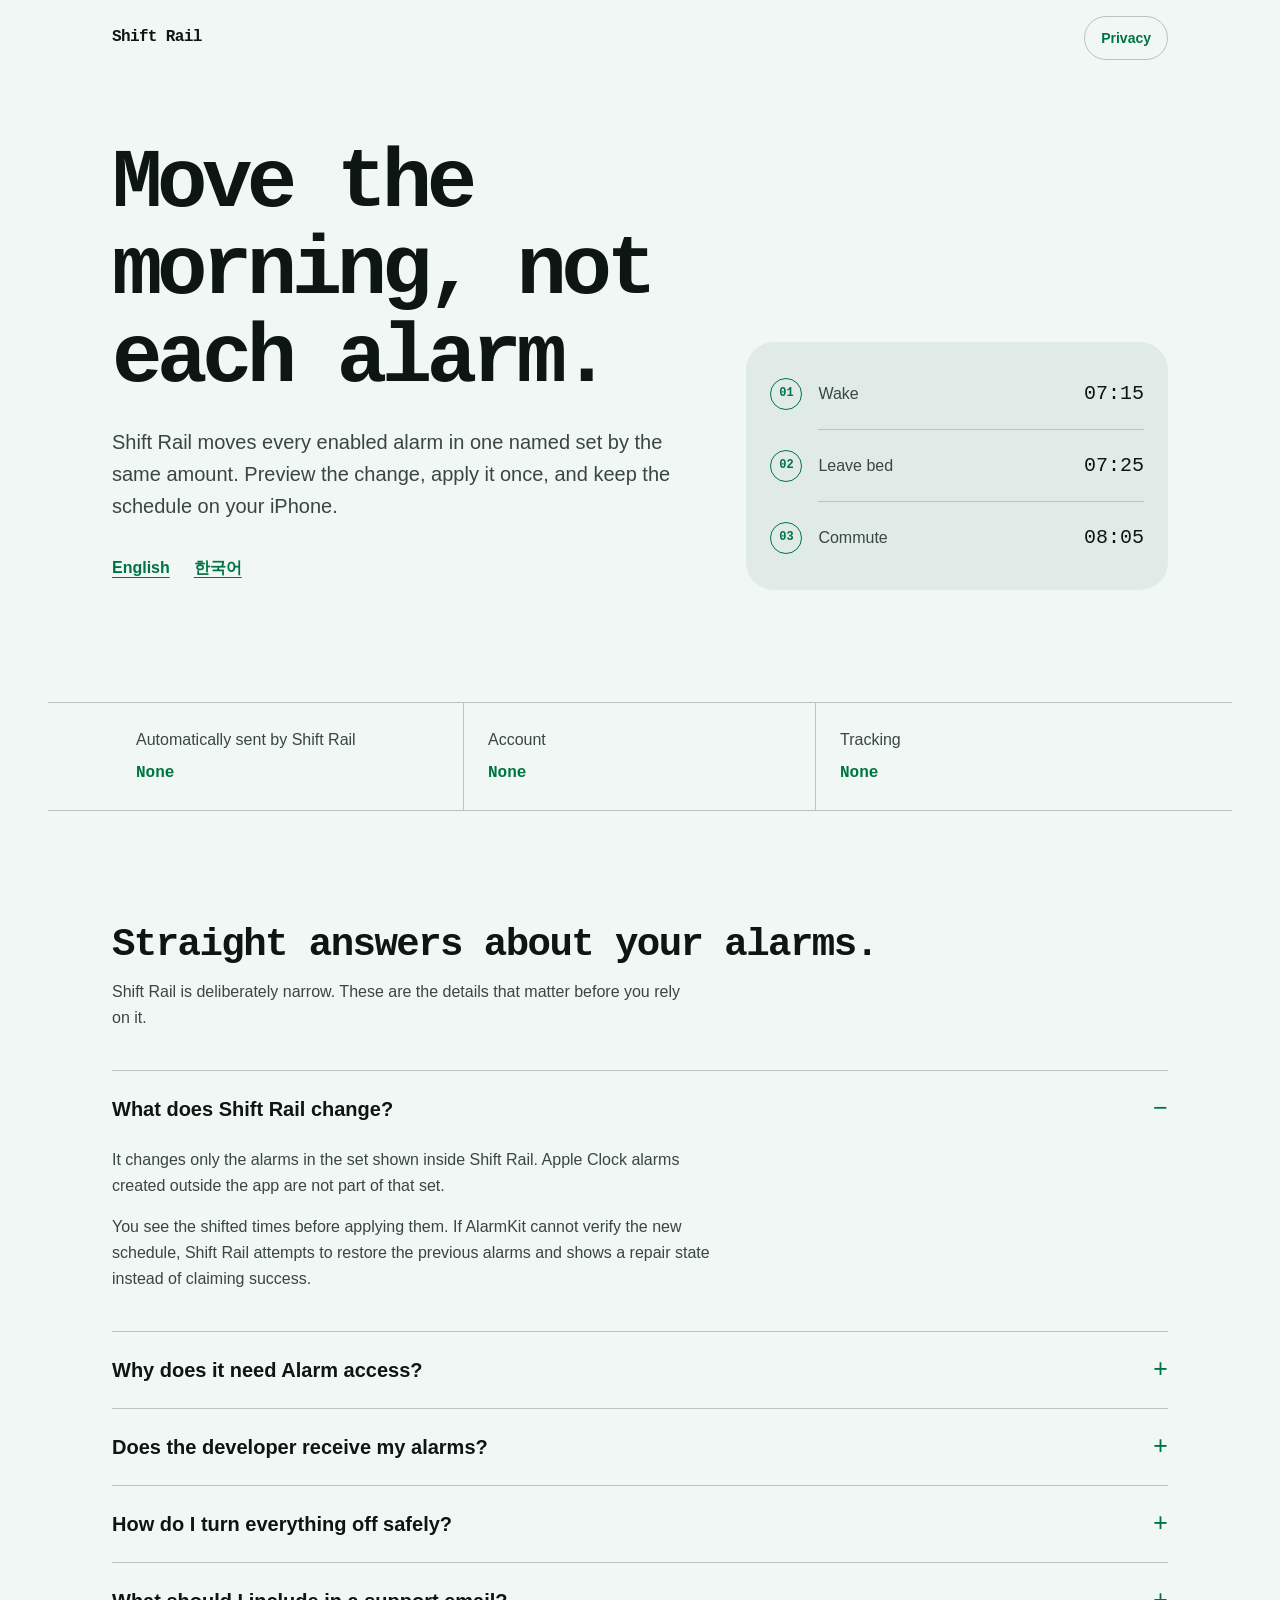
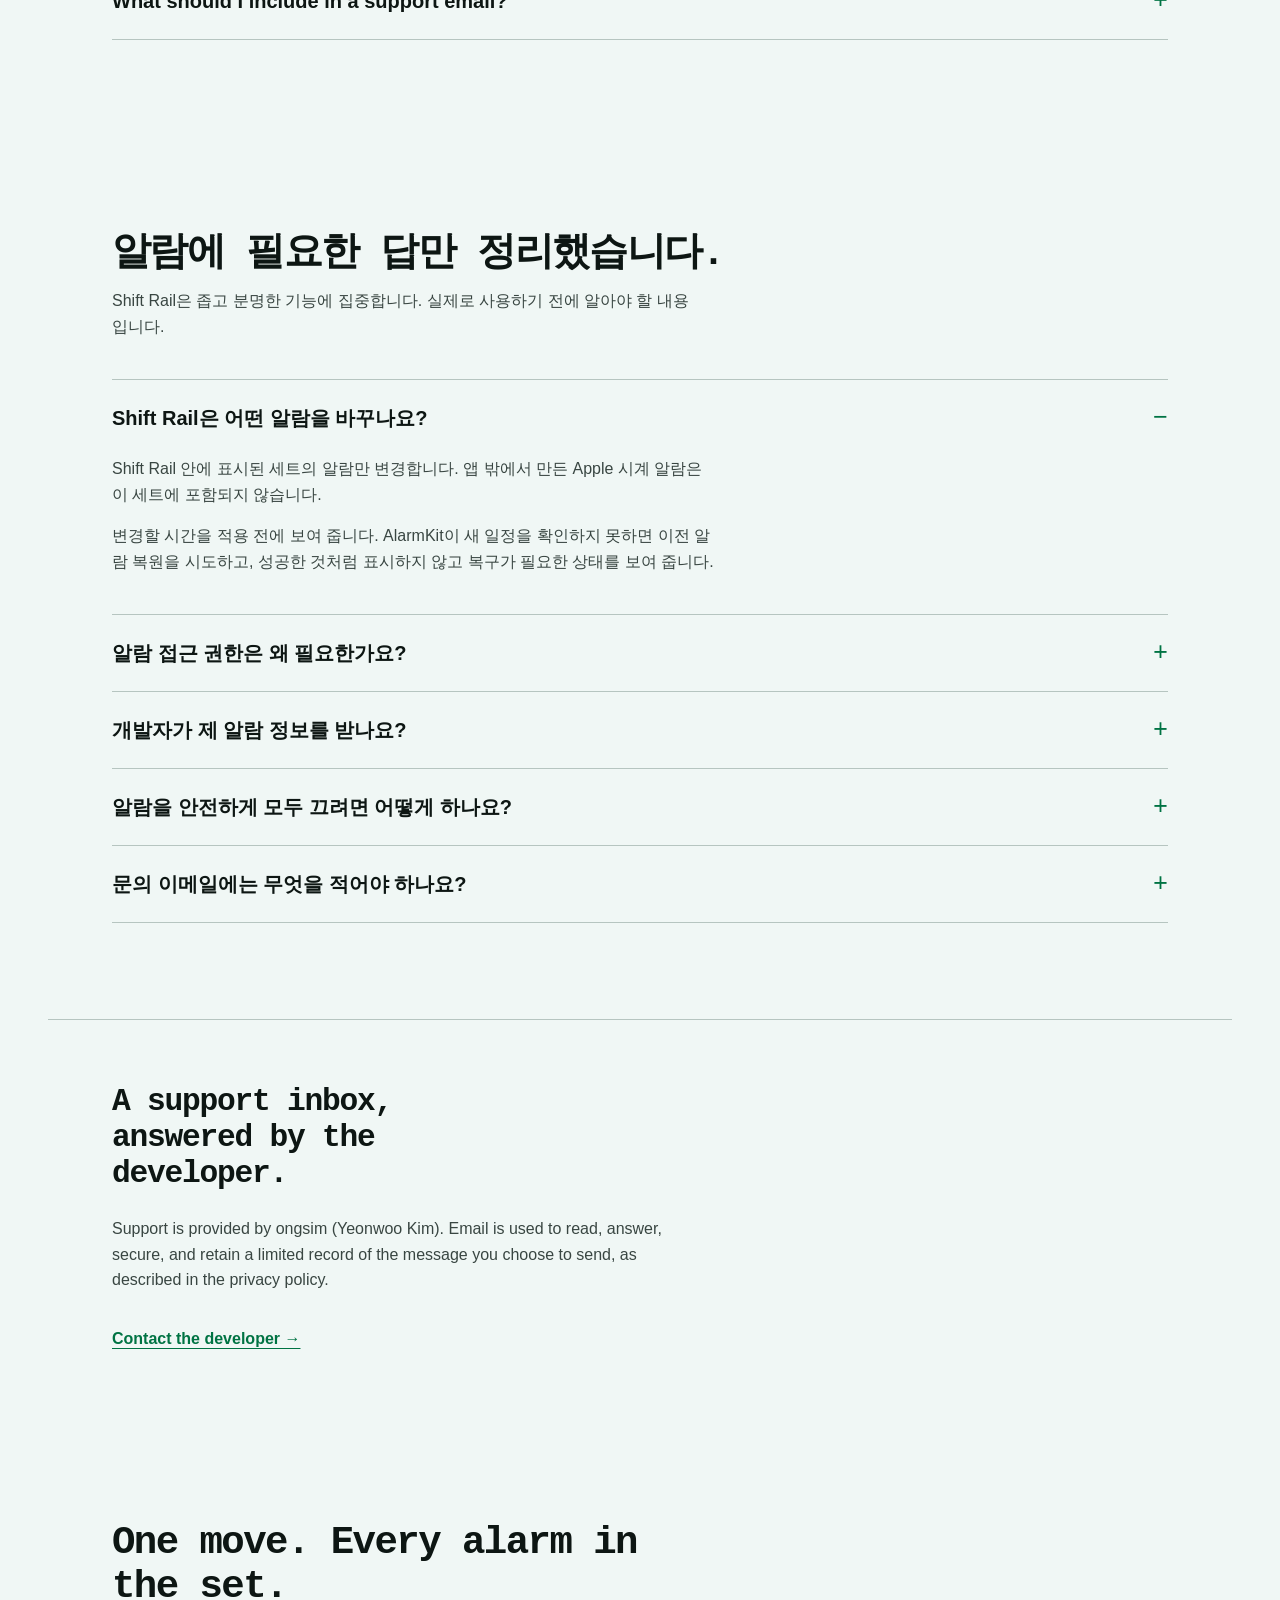
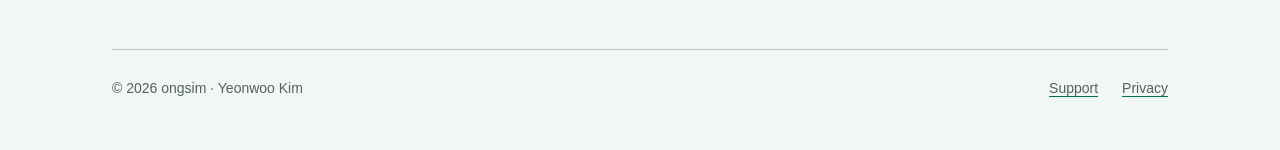
==== index.html @ f1e3975c "feat(support): Shift Rail 지원 사이트 공개 준비" ====
<!doctype html>
<html lang="en">
  <head>
    <meta charset="utf-8">
    <meta name="viewport" content="width=device-width, initial-scale=1, viewport-fit=cover">
    <meta name="description" content="Official support for Shift Rail, the private iPhone utility that moves an alarm set together.">
    <meta name="robots" content="index,follow">
    <meta name="color-scheme" content="light dark">
    <meta property="og:type" content="website">
    <meta property="og:title" content="Shift Rail Support">
    <meta property="og:description" content="Move every alarm in a set together. No account, tracking, analytics, or developer server.">
    <meta property="og:url" content="https://ppupy1209.github.io/shift-rail-support/">
    <link rel="canonical" href="https://ppupy1209.github.io/shift-rail-support/">
    <link rel="icon" href="./favicon.png" type="image/png">
    <link rel="apple-touch-icon" href="./favicon.png">
    <link rel="stylesheet" href="./styles.css">
    <title>Shift Rail Support</title>
  </head>
  <body>
    <a class="skip-link" href="#content">Skip to support</a>

    <header class="nav-edge shell" aria-label="Primary navigation">
      <a class="wordmark" href="./index.html" aria-label="Shift Rail support home">Shift Rail</a>
      <a class="nav-action" href="./privacy.html">Privacy</a>
    </header>

    <main id="content">
      <section class="hero shell" aria-labelledby="hero-title">
        <div class="hero-copy">
          <h1 id="hero-title">Move the morning, not each alarm.</h1>
          <p class="hero-lede">Shift Rail moves every enabled alarm in one named set by the same amount. Preview the change, apply it once, and keep the schedule on your iPhone.</p>
          <nav class="language-links" aria-label="Page language">
            <a class="language-link" href="#english">English</a>
            <a class="language-link" lang="ko" href="#korean">한국어</a>
          </nav>
        </div>

        <ol class="rail-demo" aria-label="Example alarm set moved fifteen minutes later">
          <li>
            <span class="rail-marker" aria-hidden="true">01</span>
            <span class="rail-name">Wake</span>
            <time class="rail-time">07:15</time>
          </li>
          <li>
            <span class="rail-marker" aria-hidden="true">02</span>
            <span class="rail-name">Leave bed</span>
            <time class="rail-time">07:25</time>
          </li>
          <li>
            <span class="rail-marker" aria-hidden="true">03</span>
            <span class="rail-name">Commute</span>
            <time class="rail-time">08:05</time>
          </li>
        </ol>
      </section>

      <dl class="trust-strip shell" aria-label="Shift Rail privacy summary">
        <div>
          <dt>Automatically sent by Shift Rail</dt>
          <dd>None</dd>
        </div>
        <div>
          <dt>Account</dt>
          <dd>None</dd>
        </div>
        <div>
          <dt>Tracking</dt>
          <dd>None</dd>
        </div>
      </dl>

      <section class="support-section shell" id="english" aria-labelledby="english-title">
        <header class="section-intro">
          <h2 id="english-title">Straight answers about your alarms.</h2>
          <p>Shift Rail is deliberately narrow. These are the details that matter before you rely on it.</p>
        </header>

        <div class="faq">
          <details open>
            <summary><h3>What does Shift Rail change?</h3></summary>
            <div class="answer">
              <p>It changes only the alarms in the set shown inside Shift Rail. Apple Clock alarms created outside the app are not part of that set.</p>
              <p>You see the shifted times before applying them. If AlarmKit cannot verify the new schedule, Shift Rail attempts to restore the previous alarms and shows a repair state instead of claiming success.</p>
            </div>
          </details>
          <details>
            <summary><h3>Why does it need Alarm access?</h3></summary>
            <div class="answer">
              <p>Alarm access lets Shift Rail schedule, verify, move, and turn off the alarms in its set. The app asks only when you first try to schedule the set.</p>
              <p>If access is off, open Shift Rail → About Shift Rail → Open Settings, allow Alarm access, then return to the app.</p>
            </div>
          </details>
          <details>
            <summary><h3>Does the developer receive my alarms?</h3></summary>
            <div class="answer">
              <p>No. The set name, alarm titles, times, repeat days, enabled state, identifiers, and recovery journal stay in the app’s local container. Shift Rail has no developer account, analytics SDK, ad network, or developer-operated server.</p>
              <a class="text-link" href="./privacy.html">Read the full privacy policy →</a>
            </div>
          </details>
          <details>
            <summary><h3>How do I turn everything off safely?</h3></summary>
            <div class="answer">
              <p>Use “Turn off Shift Rail alarms” inside the app. Shift Rail asks iOS to remove its alarms and verifies the result before showing the set as off. Your saved times remain available for later editing.</p>
              <p>Before deleting the app, turn off the set first so Shift Rail can verify that its scheduled alarms were removed.</p>
            </div>
          </details>
          <details>
            <summary><h3>What should I include in a support email?</h3></summary>
            <div class="answer">
              <p>Describe the action you took, the message shown in Shift Rail, and your iOS version. Do not send private alarm names or other personal information unless it is necessary for your question.</p>
              <a class="text-link" href="mailto:ppupy1200@gmail.com?subject=Shift%20Rail%20Support">Email support →</a>
            </div>
          </details>
        </div>
      </section>

      <section class="support-section shell" id="korean" lang="ko" aria-labelledby="korean-title">
        <header class="section-intro">
          <h2 id="korean-title">알람에 필요한 답만 정리했습니다.</h2>
          <p>Shift Rail은 좁고 분명한 기능에 집중합니다. 실제로 사용하기 전에 알아야 할 내용입니다.</p>
        </header>

        <div class="faq">
          <details open>
            <summary><h3>Shift Rail은 어떤 알람을 바꾸나요?</h3></summary>
            <div class="answer">
              <p>Shift Rail 안에 표시된 세트의 알람만 변경합니다. 앱 밖에서 만든 Apple 시계 알람은 이 세트에 포함되지 않습니다.</p>
              <p>변경할 시간을 적용 전에 보여 줍니다. AlarmKit이 새 일정을 확인하지 못하면 이전 알람 복원을 시도하고, 성공한 것처럼 표시하지 않고 복구가 필요한 상태를 보여 줍니다.</p>
            </div>
          </details>
          <details>
            <summary><h3>알람 접근 권한은 왜 필요한가요?</h3></summary>
            <div class="answer">
              <p>알람 접근 권한은 세트의 알람을 예약하고 확인하고 이동하거나 모두 끄는 데 사용합니다. 앱은 세트를 처음 예약할 때만 권한을 요청합니다.</p>
              <p>권한이 꺼져 있다면 Shift Rail → Shift Rail 정보 → 설정 열기에서 알람 접근을 허용한 뒤 앱으로 돌아오세요.</p>
            </div>
          </details>
          <details>
            <summary><h3>개발자가 제 알람 정보를 받나요?</h3></summary>
            <div class="answer">
              <p>받지 않습니다. 세트 이름, 알람 이름, 시간, 반복 요일, 사용 여부, 내부 식별자, 복구 기록은 앱의 로컬 저장소에만 남습니다. 개발자 계정, 분석 SDK, 광고 네트워크, 개발자 운영 서버가 없습니다.</p>
              <a class="text-link" href="./privacy.html#korean">개인정보 처리방침 전체 보기 →</a>
            </div>
          </details>
          <details>
            <summary><h3>알람을 안전하게 모두 끄려면 어떻게 하나요?</h3></summary>
            <div class="answer">
              <p>앱 안에서 ‘Shift Rail 알람 모두 끄기’를 사용하세요. Shift Rail은 iOS에 알람 제거를 요청하고 결과를 확인한 뒤 세트를 꺼진 상태로 표시합니다. 저장한 시간은 나중에 다시 편집할 수 있도록 앱에 남습니다.</p>
              <p>앱을 삭제하기 전에는 먼저 세트를 모두 꺼서 예약된 알람이 제거됐는지 Shift Rail이 확인할 수 있게 해주세요.</p>
            </div>
          </details>
          <details>
            <summary><h3>문의 이메일에는 무엇을 적어야 하나요?</h3></summary>
            <div class="answer">
              <p>수행한 동작, Shift Rail에 표시된 문구, 사용 중인 iOS 버전을 적어 주세요. 문의에 꼭 필요하지 않다면 개인적인 알람 이름이나 다른 개인정보는 보내지 마세요.</p>
              <a class="text-link" href="mailto:ppupy1200@gmail.com?subject=Shift%20Rail%20%EC%A7%80%EC%9B%90%20%EB%AC%B8%EC%9D%98">이메일 문의 →</a>
            </div>
          </details>
        </div>
      </section>

      <section class="contact-band shell" aria-labelledby="contact-title">
        <h2 id="contact-title">A support inbox, answered by the developer.</h2>
          <p>Support is provided by ongsim (Yeonwoo Kim). Email is used to read, answer, secure, and retain a limited record of the message you choose to send, as described in the privacy policy.</p>
        <a class="text-link" href="mailto:ppupy1200@gmail.com?subject=Shift%20Rail%20Support">Contact the developer →</a>
      </section>
    </main>

    <footer class="foot-stmt shell">
      <p class="foot-stmt-line">One move. Every alarm in the set.</p>
      <div class="foot-stmt-meta">
        <span>© 2026 ongsim · Yeonwoo Kim</span>
        <nav class="footer-links" aria-label="Footer navigation">
          <a class="footer-link" href="./index.html">Support</a>
          <a class="footer-link" href="./privacy.html">Privacy</a>
        </nav>
      </div>
    </footer>
  </body>
</html>
---- styles.css ----
/* Hallmark · genre: atmospheric · macrostructure: Conversational FAQ · theme: custom Liquid Utility · nav: N9 · footer: Ft5 · pre-emit critique: P5 H5 E5 S5 R5 V5 · contrast: pass (40–41) · slop: pass (42–45) · honest: pass (46) · chrome: pass (47) · tokens: pass (48) · responsive: pass (49) · icons: pass (30) · mobile: pass (34, 49, 50–57) */
@import url("./tokens.css");

*,
*::before,
*::after {
  box-sizing: border-box;
}

html,
body {
  overflow-x: clip;
}

html {
  scroll-behavior: smooth;
}

body {
  margin: 0;
  min-width: 20rem;
  background: var(--color-paper);
  color: var(--color-ink);
  font-family: var(--font-body);
  font-size: var(--text-base);
  line-height: 1.6;
  text-rendering: optimizeLegibility;
}

a {
  color: inherit;
  text-decoration-color: var(--color-accent);
  text-decoration-thickness: var(--rule-hair);
  text-underline-offset: 0.24em;
}

a:hover {
  color: var(--color-accent);
}

a:active,
summary:active {
  color: var(--color-accent);
}

a:focus-visible,
summary:focus-visible {
  outline: 3px solid var(--color-focus);
  outline-offset: 4px;
}

img,
svg {
  display: block;
  max-width: 100%;
}

h1,
h2,
h3,
p {
  margin: 0;
}

h1,
h2,
h3 {
  font-style: normal;
  overflow-wrap: anywhere;
  min-width: 0;
}

.shell {
  width: min(100%, var(--page-max));
  margin-inline: auto;
  padding-inline: var(--page-gutter);
}

.skip-link {
  position: fixed;
  inset-block-start: var(--space-sm);
  inset-inline-start: var(--space-sm);
  z-index: 20;
  padding: var(--space-sm) var(--space-md);
  border-radius: var(--radius-sm);
  background: var(--color-accent);
  color: var(--color-accent-ink);
  transform: translateY(-180%);
}

.skip-link:focus {
  transform: translateY(0);
}

.nav-edge {
  display: flex;
  align-items: center;
  justify-content: space-between;
  gap: var(--space-md);
  min-height: 4.75rem;
  padding-block: var(--space-sm);
}

.wordmark {
  font-family: var(--font-display);
  font-weight: 700;
  letter-spacing: -0.04em;
  text-decoration: none;
  white-space: nowrap;
}

.nav-action,
.language-link,
.text-link,
.footer-link {
  line-height: 1;
  white-space: nowrap;
}

.wordmark,
.footer-link {
  display: inline-flex;
  align-items: center;
  min-height: 44px;
}

.nav-action {
  display: inline-flex;
  align-items: center;
  min-height: 44px;
  padding-inline: var(--space-md);
  border: var(--rule-hair) solid var(--color-rule);
  border-radius: 999px;
  color: var(--color-accent);
  font-size: var(--text-sm);
  font-weight: 700;
  text-decoration: none;
}

.hero {
  display: grid;
  gap: var(--space-2xl);
  padding-block: var(--space-2xl) var(--space-3xl);
}

.hero-copy {
  display: grid;
  gap: var(--space-lg);
  max-width: 54rem;
}

.hero h1 {
  max-width: 13ch;
  font-family: var(--font-display);
  font-size: var(--text-display);
  font-weight: 600;
  letter-spacing: -0.065em;
  line-height: 1.04;
}

.hero-lede {
  max-width: 59ch;
  color: var(--color-ink-soft);
  font-size: var(--text-md);
}

.language-links {
  display: flex;
  flex-wrap: wrap;
  gap: var(--space-sm) var(--space-lg);
}

.language-link,
.text-link {
  display: inline-flex;
  align-items: center;
  min-height: 44px;
  color: var(--color-accent);
  font-weight: 700;
}

.rail-demo {
  display: grid;
  gap: 0;
  margin: 0;
  padding: var(--space-md) var(--space-lg);
  list-style: none;
  border-radius: var(--radius-lg);
  background: var(--color-paper-raised);
}

.rail-demo li {
  position: relative;
  display: grid;
  grid-template-columns: 2rem minmax(0, 1fr) auto;
  align-items: center;
  gap: var(--space-md);
  min-height: 4.5rem;
}

.rail-demo li:not(:last-child)::after {
  content: "";
  position: absolute;
  inset-block-end: 0;
  inset-inline: calc(2rem + var(--space-md)) 0;
  height: var(--rule-hair);
  background: var(--color-rule);
}

.rail-marker {
  display: grid;
  place-items: center;
  width: 2rem;
  height: 2rem;
  border: var(--rule-hair) solid var(--color-accent);
  border-radius: 50%;
  color: var(--color-accent);
  font-family: var(--font-display);
  font-size: var(--text-xs);
  font-weight: 700;
}

.rail-name {
  color: var(--color-ink-soft);
  min-width: 0;
}

.rail-time {
  color: var(--color-ink);
  font-family: var(--font-display);
  font-size: var(--text-md);
  font-variant-numeric: tabular-nums;
  white-space: nowrap;
}

.trust-strip {
  display: grid;
  border-block: var(--rule-hair) solid var(--color-rule);
}

.trust-strip div {
  display: grid;
  grid-template-columns: minmax(0, 1fr) auto;
  gap: var(--space-md);
  padding-block: var(--space-md);
}

.trust-strip div:not(:last-child) {
  border-block-end: var(--rule-hair) solid var(--color-rule);
}

.trust-strip dt {
  color: var(--color-ink-soft);
}

.trust-strip dd {
  margin: 0;
  color: var(--color-accent);
  font-family: var(--font-display);
  font-weight: 700;
}

.support-section,
.policy-section {
  display: grid;
  gap: var(--space-xl);
  padding-block: var(--space-3xl);
}

.section-intro {
  display: grid;
  gap: var(--space-sm);
  max-width: 50rem;
}

.section-intro h2,
.policy-intro h1 {
  font-family: var(--font-display);
  font-size: clamp(var(--text-xl), 4vw, var(--text-2xl));
  font-weight: 600;
  letter-spacing: -0.04em;
  line-height: 1.12;
}

.section-intro p,
.policy-intro p {
  max-width: 65ch;
  color: var(--color-ink-soft);
}

.faq {
  border-block-start: var(--rule-hair) solid var(--color-rule);
}

.faq details {
  border-block-end: var(--rule-hair) solid var(--color-rule);
}

.faq summary {
  display: grid;
  grid-template-columns: minmax(0, 1fr) auto;
  align-items: center;
  gap: var(--space-md);
  min-height: 4.75rem;
  padding-block: var(--space-md);
  cursor: pointer;
  list-style: none;
}

.faq summary::-webkit-details-marker {
  display: none;
}

.faq summary::after {
  content: "+";
  color: var(--color-accent);
  font-family: var(--font-display);
  font-size: var(--text-lg);
  line-height: 1;
}

.faq details[open] summary::after {
  content: "−";
}

.faq h3 {
  font-size: var(--text-md);
  font-weight: 700;
  line-height: 1.3;
}

.answer {
  display: grid;
  gap: var(--space-md);
  max-width: 68ch;
  padding-block: 0 var(--space-xl);
  color: var(--color-ink-soft);
}

.contact-band {
  display: grid;
  gap: var(--space-lg);
  padding-block: var(--space-2xl);
  border-block-start: var(--rule-hair) solid var(--color-rule);
}

.contact-band h2 {
  max-width: 18ch;
  font-family: var(--font-display);
  font-size: var(--text-xl);
  font-weight: 600;
  letter-spacing: -0.04em;
  line-height: 1.15;
}

.contact-band p {
  max-width: 62ch;
  color: var(--color-ink-soft);
}

.policy-intro {
  display: grid;
  gap: var(--space-lg);
  padding-block: var(--space-2xl) var(--space-xl);
}

.document {
  display: grid;
  gap: var(--space-xl);
  max-width: 72ch;
  padding-block-end: var(--space-3xl);
}

.document section {
  display: grid;
  gap: var(--space-sm);
}

.document h2 {
  font-family: var(--font-display);
  font-size: var(--text-lg);
  font-weight: 600;
  letter-spacing: -0.025em;
  line-height: 1.25;
}

.document p,
.document li {
  color: var(--color-ink-soft);
}

.document ul {
  display: grid;
  gap: var(--space-xs);
  margin: 0;
  padding-inline-start: var(--space-lg);
}

.foot-stmt {
  display: grid;
  gap: var(--space-xl);
  padding-block: var(--space-3xl) max(var(--space-xl), env(safe-area-inset-bottom));
}

.foot-stmt-line {
  max-width: 26ch;
  font-family: var(--font-display);
  font-size: clamp(var(--text-lg), 5vw, var(--text-2xl));
  font-weight: 600;
  letter-spacing: -0.04em;
  line-height: 1.12;
}

.foot-stmt-meta {
  display: flex;
  flex-wrap: wrap;
  align-items: baseline;
  justify-content: space-between;
  gap: var(--space-md) var(--space-lg);
  padding-block-start: var(--space-md);
  border-block-start: var(--rule-hair) solid var(--color-rule);
  color: var(--color-ink-faint);
  font-size: var(--text-sm);
}

.footer-links {
  display: flex;
  flex-wrap: wrap;
  gap: var(--space-sm) var(--space-lg);
}

@media (min-width: 40rem) {
  .hero {
    grid-template-columns: minmax(0, 1.15fr) minmax(18rem, 0.85fr);
    align-items: end;
    padding-block-start: var(--space-2xl);
  }

  .trust-strip {
    grid-template-columns: repeat(3, minmax(0, 1fr));
  }

  .trust-strip div {
    display: block;
    padding: var(--space-lg);
  }

  .trust-strip div:not(:last-child) {
    border-block-end: 0;
    border-inline-end: var(--rule-hair) solid var(--color-rule);
  }

  .trust-strip dd {
    margin-block-start: var(--space-xs);
  }
}

@media (hover: hover) and (pointer: fine) {
  .nav-action,
  .language-link,
  .text-link {
    transition: color var(--dur-short) var(--ease-out), transform var(--dur-micro) var(--ease-out);
  }

  .nav-action:hover,
  .language-link:hover,
  .text-link:hover {
    transform: translateY(-1px);
  }
}

@media (prefers-reduced-motion: reduce) {
  html {
    scroll-behavior: auto;
  }

  *,
  *::before,
  *::after {
    animation-duration: 150ms !important;
    animation-iteration-count: 1 !important;
    transition-duration: 150ms !important;
  }
}

@media print {
  .skip-link,
  .nav-action,
  .language-links,
  .foot-stmt {
    display: none;
  }

  body {
    background: var(--color-paper);
  }
}
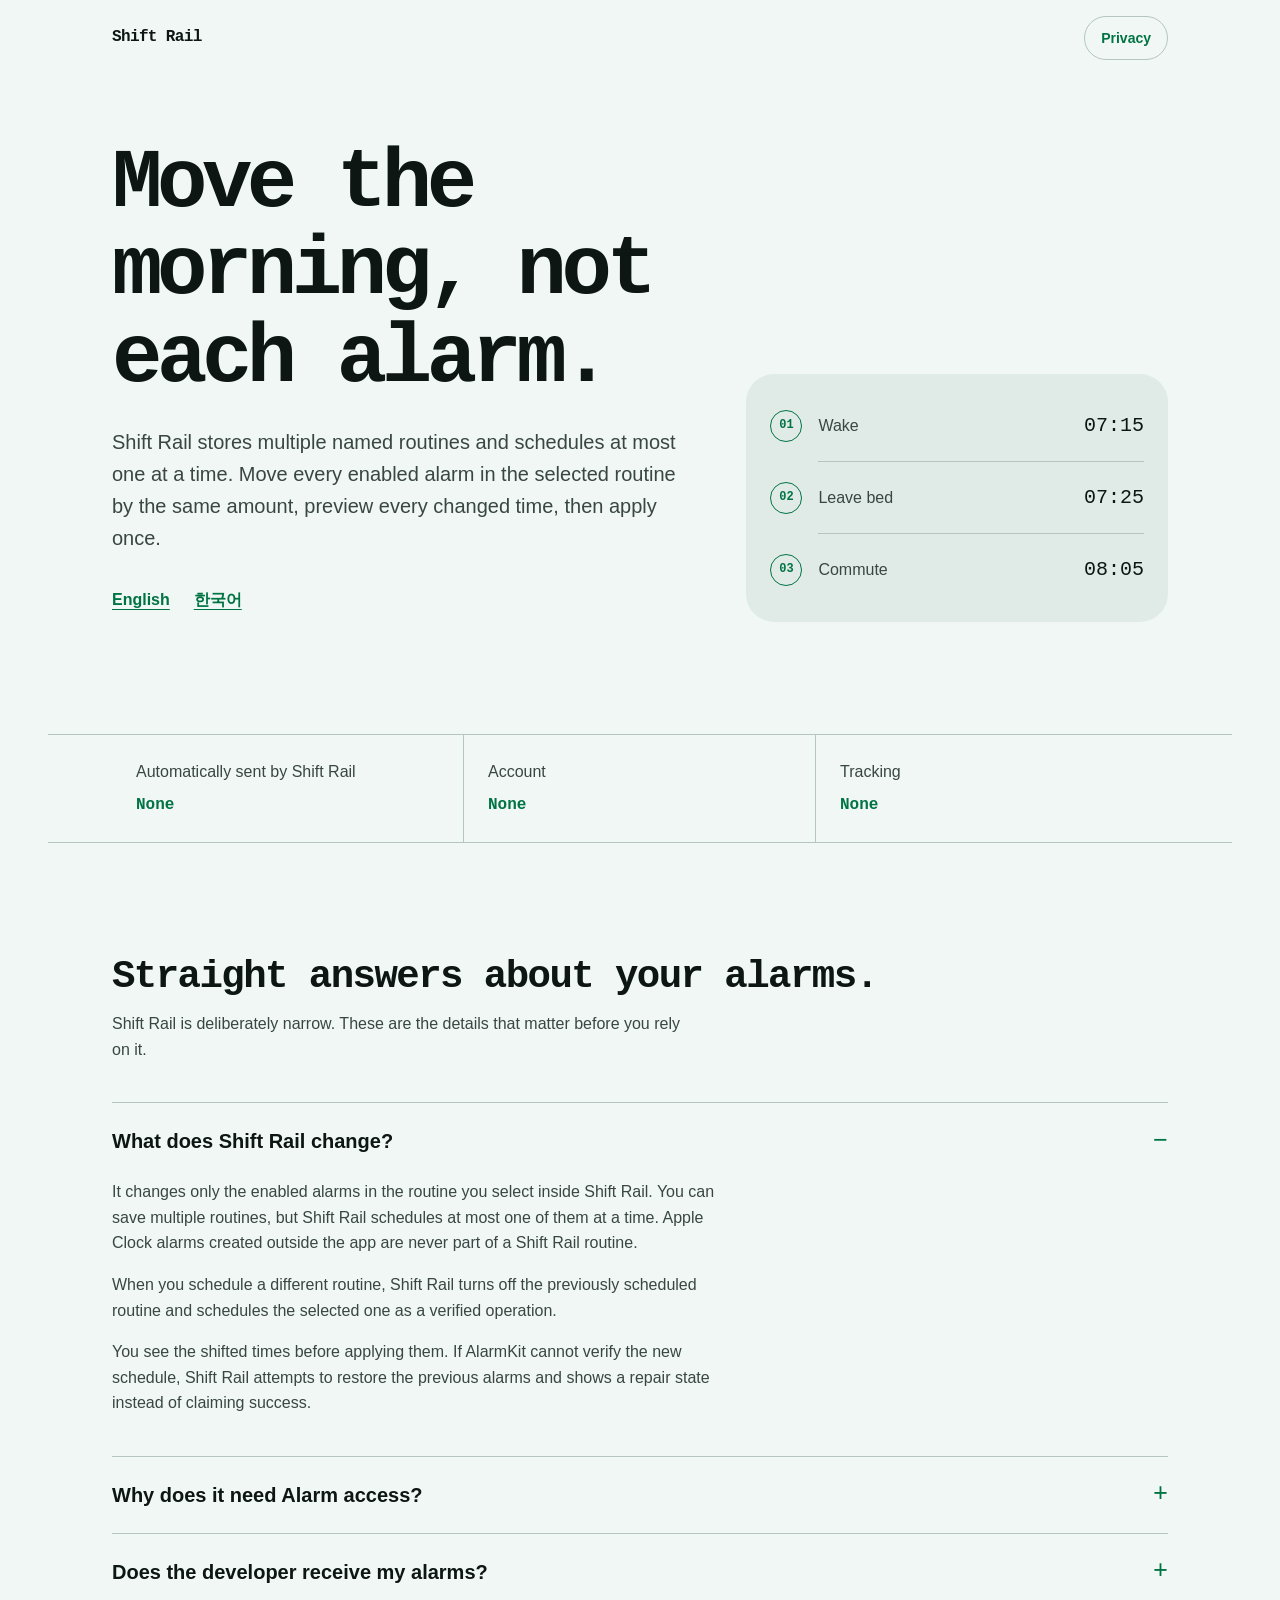
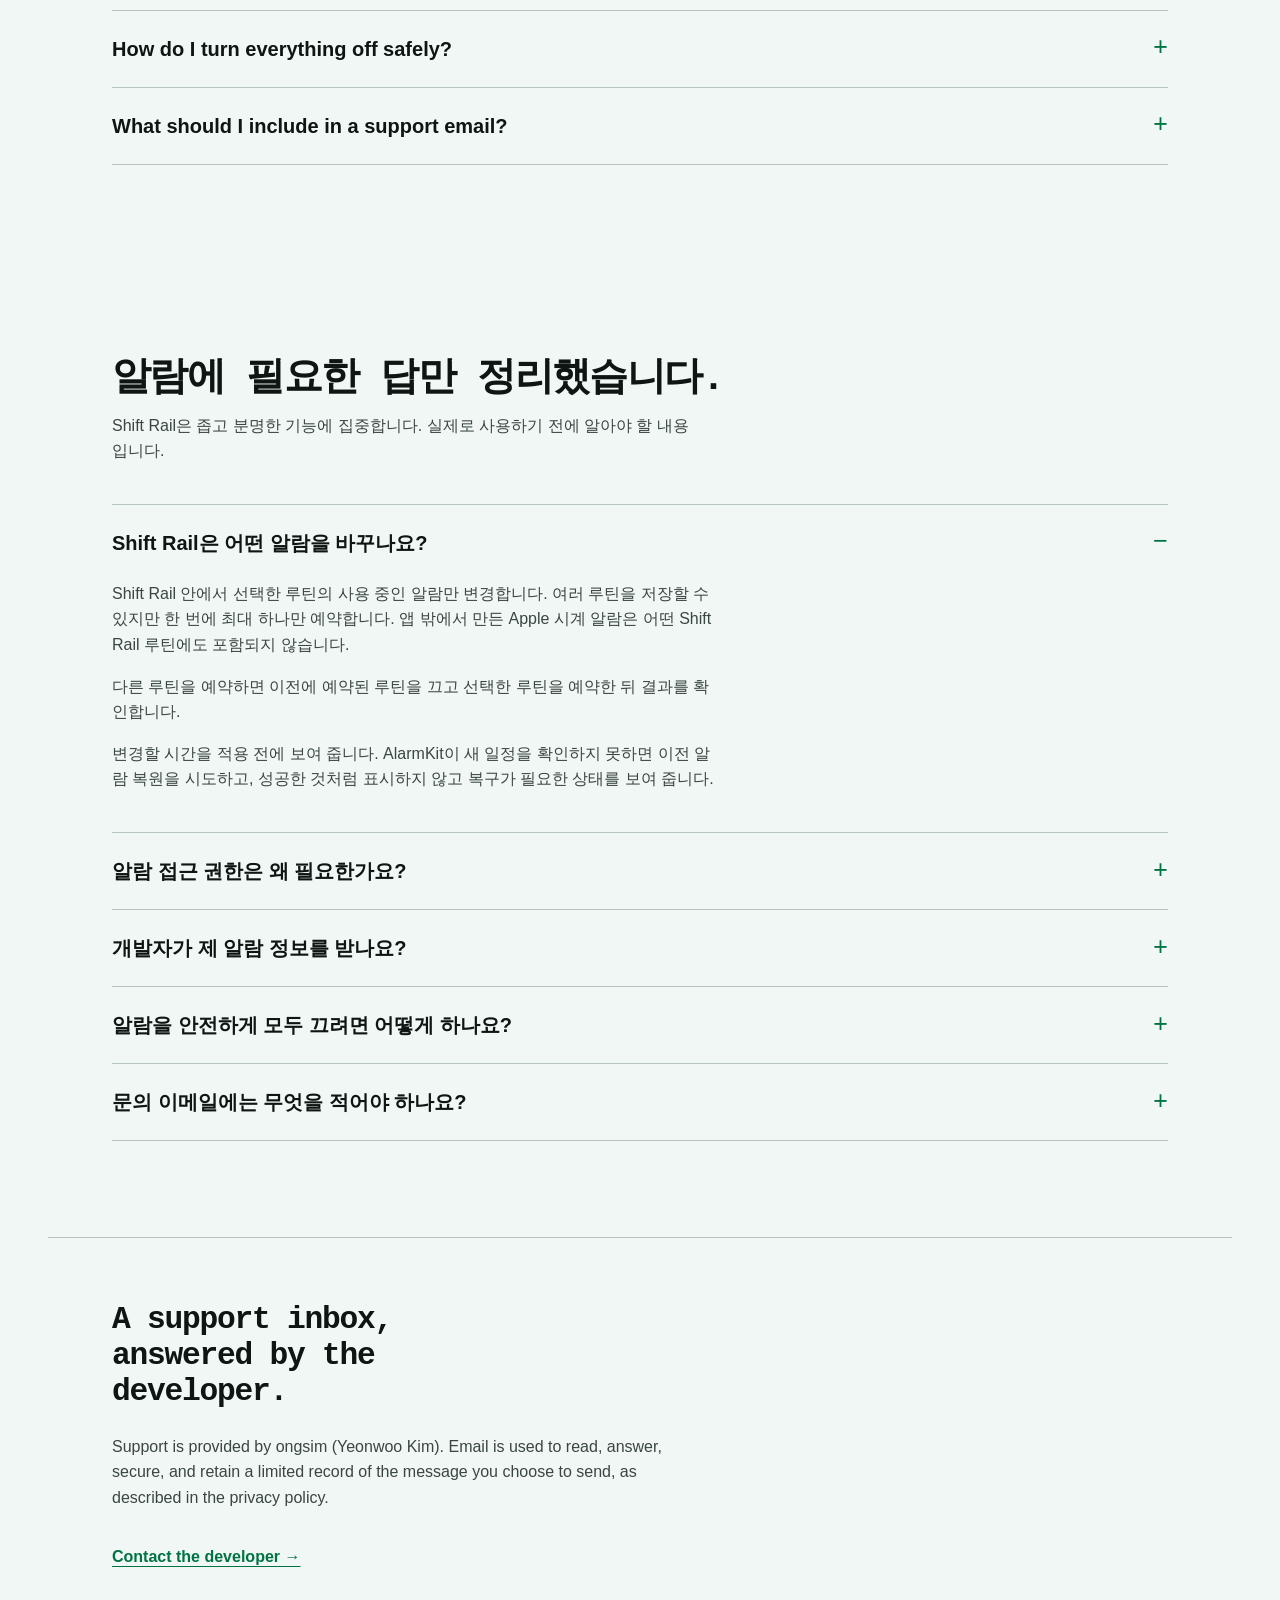
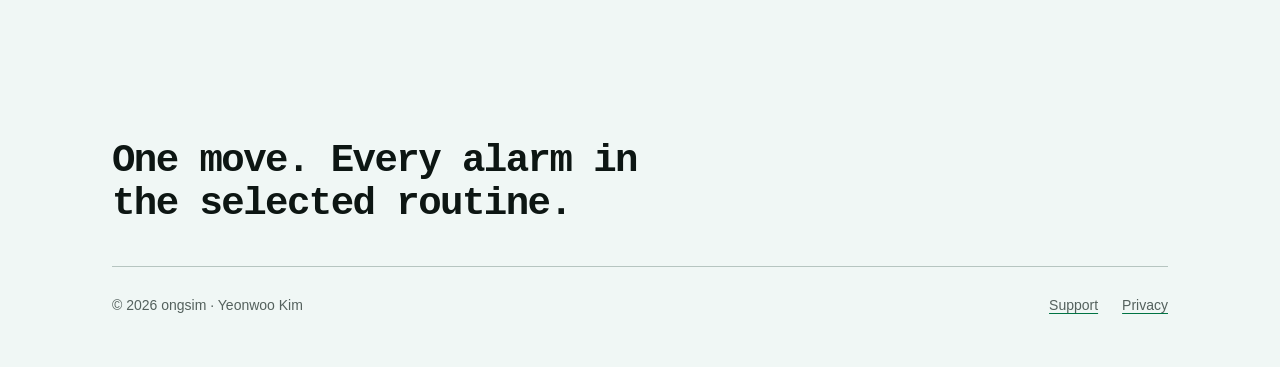
==== commit df581cb1: "docs(support): 다중 루틴 안내 반영" ====
--- a/index.html
+++ b/index.html
@@ -3,12 +3,12 @@
   <head>
     <meta charset="utf-8">
     <meta name="viewport" content="width=device-width, initial-scale=1, viewport-fit=cover">
-    <meta name="description" content="Official support for Shift Rail, the private iPhone utility that moves an alarm set together.">
+    <meta name="description" content="Official support for Shift Rail, the private iPhone utility that saves multiple alarm routines and moves one together.">
     <meta name="robots" content="index,follow">
     <meta name="color-scheme" content="light dark">
     <meta property="og:type" content="website">
     <meta property="og:title" content="Shift Rail Support">
-    <meta property="og:description" content="Move every alarm in a set together. No account, tracking, analytics, or developer server.">
+    <meta property="og:description" content="Save multiple alarm routines, schedule one at a time, and move every alarm in the selected routine together.">
     <meta property="og:url" content="https://ppupy1209.github.io/shift-rail-support/">
     <link rel="canonical" href="https://ppupy1209.github.io/shift-rail-support/">
     <link rel="icon" href="./favicon.png" type="image/png">
@@ -28,14 +28,14 @@
       <section class="hero shell" aria-labelledby="hero-title">
         <div class="hero-copy">
           <h1 id="hero-title">Move the morning, not each alarm.</h1>
-          <p class="hero-lede">Shift Rail moves every enabled alarm in one named set by the same amount. Preview the change, apply it once, and keep the schedule on your iPhone.</p>
+          <p class="hero-lede">Shift Rail stores multiple named routines and schedules at most one at a time. Move every enabled alarm in the selected routine by the same amount, preview every changed time, then apply once.</p>
           <nav class="language-links" aria-label="Page language">
             <a class="language-link" href="#english">English</a>
             <a class="language-link" lang="ko" href="#korean">한국어</a>
           </nav>
         </div>
 
-        <ol class="rail-demo" aria-label="Example alarm set moved fifteen minutes later">
+        <ol class="rail-demo" aria-label="Example selected routine moved fifteen minutes later">
           <li>
             <span class="rail-marker" aria-hidden="true">01</span>
             <span class="rail-name">Wake</span>
@@ -79,29 +79,30 @@
           <details open>
             <summary><h3>What does Shift Rail change?</h3></summary>
             <div class="answer">
-              <p>It changes only the alarms in the set shown inside Shift Rail. Apple Clock alarms created outside the app are not part of that set.</p>
+              <p>It changes only the enabled alarms in the routine you select inside Shift Rail. You can save multiple routines, but Shift Rail schedules at most one of them at a time. Apple Clock alarms created outside the app are never part of a Shift Rail routine.</p>
+              <p>When you schedule a different routine, Shift Rail turns off the previously scheduled routine and schedules the selected one as a verified operation.</p>
               <p>You see the shifted times before applying them. If AlarmKit cannot verify the new schedule, Shift Rail attempts to restore the previous alarms and shows a repair state instead of claiming success.</p>
             </div>
           </details>
           <details>
             <summary><h3>Why does it need Alarm access?</h3></summary>
             <div class="answer">
-              <p>Alarm access lets Shift Rail schedule, verify, move, and turn off the alarms in its set. The app asks only when you first try to schedule the set.</p>
+              <p>Alarm access lets Shift Rail schedule, verify, switch, move, and turn off the alarms it creates. The app asks only when you first try to schedule a routine.</p>
               <p>If access is off, open Shift Rail → About Shift Rail → Open Settings, allow Alarm access, then return to the app.</p>
             </div>
           </details>
           <details>
             <summary><h3>Does the developer receive my alarms?</h3></summary>
             <div class="answer">
-              <p>No. The set name, alarm titles, times, repeat days, enabled state, identifiers, and recovery journal stay in the app’s local container. Shift Rail has no developer account, analytics SDK, ad network, or developer-operated server.</p>
+              <p>No. Routine names and identifiers, alarm titles and times, repeat days, enabled states, routine sound choices, and recovery data stay in the app’s local container. Shift Rail has no developer account, analytics SDK, ad network, or developer-operated server.</p>
               <a class="text-link" href="./privacy.html">Read the full privacy policy →</a>
             </div>
           </details>
           <details>
             <summary><h3>How do I turn everything off safely?</h3></summary>
             <div class="answer">
-              <p>Use “Turn off Shift Rail alarms” inside the app. Shift Rail asks iOS to remove its alarms and verifies the result before showing the set as off. Your saved times remain available for later editing.</p>
-              <p>Before deleting the app, turn off the set first so Shift Rail can verify that its scheduled alarms were removed.</p>
+              <p>Use “Turn off Shift Rail alarms” inside the app. Shift Rail asks iOS to remove every alarm it created and verifies the result. Your saved routines remain available for later editing.</p>
+              <p>Before deleting the app, turn off Shift Rail alarms first so the app can verify that its scheduled alarms were removed.</p>
             </div>
           </details>
           <details>
@@ -124,29 +125,30 @@
           <details open>
             <summary><h3>Shift Rail은 어떤 알람을 바꾸나요?</h3></summary>
             <div class="answer">
-              <p>Shift Rail 안에 표시된 세트의 알람만 변경합니다. 앱 밖에서 만든 Apple 시계 알람은 이 세트에 포함되지 않습니다.</p>
+              <p>Shift Rail 안에서 선택한 루틴의 사용 중인 알람만 변경합니다. 여러 루틴을 저장할 수 있지만 한 번에 최대 하나만 예약합니다. 앱 밖에서 만든 Apple 시계 알람은 어떤 Shift Rail 루틴에도 포함되지 않습니다.</p>
+              <p>다른 루틴을 예약하면 이전에 예약된 루틴을 끄고 선택한 루틴을 예약한 뒤 결과를 확인합니다.</p>
               <p>변경할 시간을 적용 전에 보여 줍니다. AlarmKit이 새 일정을 확인하지 못하면 이전 알람 복원을 시도하고, 성공한 것처럼 표시하지 않고 복구가 필요한 상태를 보여 줍니다.</p>
             </div>
           </details>
           <details>
             <summary><h3>알람 접근 권한은 왜 필요한가요?</h3></summary>
             <div class="answer">
-              <p>알람 접근 권한은 세트의 알람을 예약하고 확인하고 이동하거나 모두 끄는 데 사용합니다. 앱은 세트를 처음 예약할 때만 권한을 요청합니다.</p>
+              <p>알람 접근 권한은 Shift Rail이 만든 알람을 예약하고 확인하고 전환하고 이동하거나 모두 끄는 데 사용합니다. 앱은 루틴을 처음 예약할 때만 권한을 요청합니다.</p>
               <p>권한이 꺼져 있다면 Shift Rail → Shift Rail 정보 → 설정 열기에서 알람 접근을 허용한 뒤 앱으로 돌아오세요.</p>
             </div>
           </details>
           <details>
             <summary><h3>개발자가 제 알람 정보를 받나요?</h3></summary>
             <div class="answer">
-              <p>받지 않습니다. 세트 이름, 알람 이름, 시간, 반복 요일, 사용 여부, 내부 식별자, 복구 기록은 앱의 로컬 저장소에만 남습니다. 개발자 계정, 분석 SDK, 광고 네트워크, 개발자 운영 서버가 없습니다.</p>
+              <p>받지 않습니다. 루틴 이름과 식별자, 알람 이름과 시간, 반복 요일, 사용 여부, 루틴별 소리 선택, 복구 기록은 앱의 로컬 저장소에만 남습니다. 개발자 계정, 분석 SDK, 광고 네트워크, 개발자 운영 서버가 없습니다.</p>
               <a class="text-link" href="./privacy.html#korean">개인정보 처리방침 전체 보기 →</a>
             </div>
           </details>
           <details>
             <summary><h3>알람을 안전하게 모두 끄려면 어떻게 하나요?</h3></summary>
             <div class="answer">
-              <p>앱 안에서 ‘Shift Rail 알람 모두 끄기’를 사용하세요. Shift Rail은 iOS에 알람 제거를 요청하고 결과를 확인한 뒤 세트를 꺼진 상태로 표시합니다. 저장한 시간은 나중에 다시 편집할 수 있도록 앱에 남습니다.</p>
-              <p>앱을 삭제하기 전에는 먼저 세트를 모두 꺼서 예약된 알람이 제거됐는지 Shift Rail이 확인할 수 있게 해주세요.</p>
+              <p>앱 안에서 ‘Shift Rail 알람 모두 끄기’를 사용하세요. Shift Rail은 자신이 만든 모든 알람을 iOS에서 제거하도록 요청하고 결과를 확인합니다. 저장한 루틴은 나중에 다시 편집할 수 있도록 앱에 남습니다.</p>
+              <p>앱을 삭제하기 전에는 Shift Rail 알람을 먼저 모두 꺼서 예약된 알람이 제거됐는지 확인할 수 있게 해주세요.</p>
             </div>
           </details>
           <details>
@@ -167,7 +169,7 @@
     </main>
 
     <footer class="foot-stmt shell">
-      <p class="foot-stmt-line">One move. Every alarm in the set.</p>
+      <p class="foot-stmt-line">One move. Every alarm in the selected routine.</p>
       <div class="foot-stmt-meta">
         <span>© 2026 ongsim · Yeonwoo Kim</span>
         <nav class="footer-links" aria-label="Footer navigation">
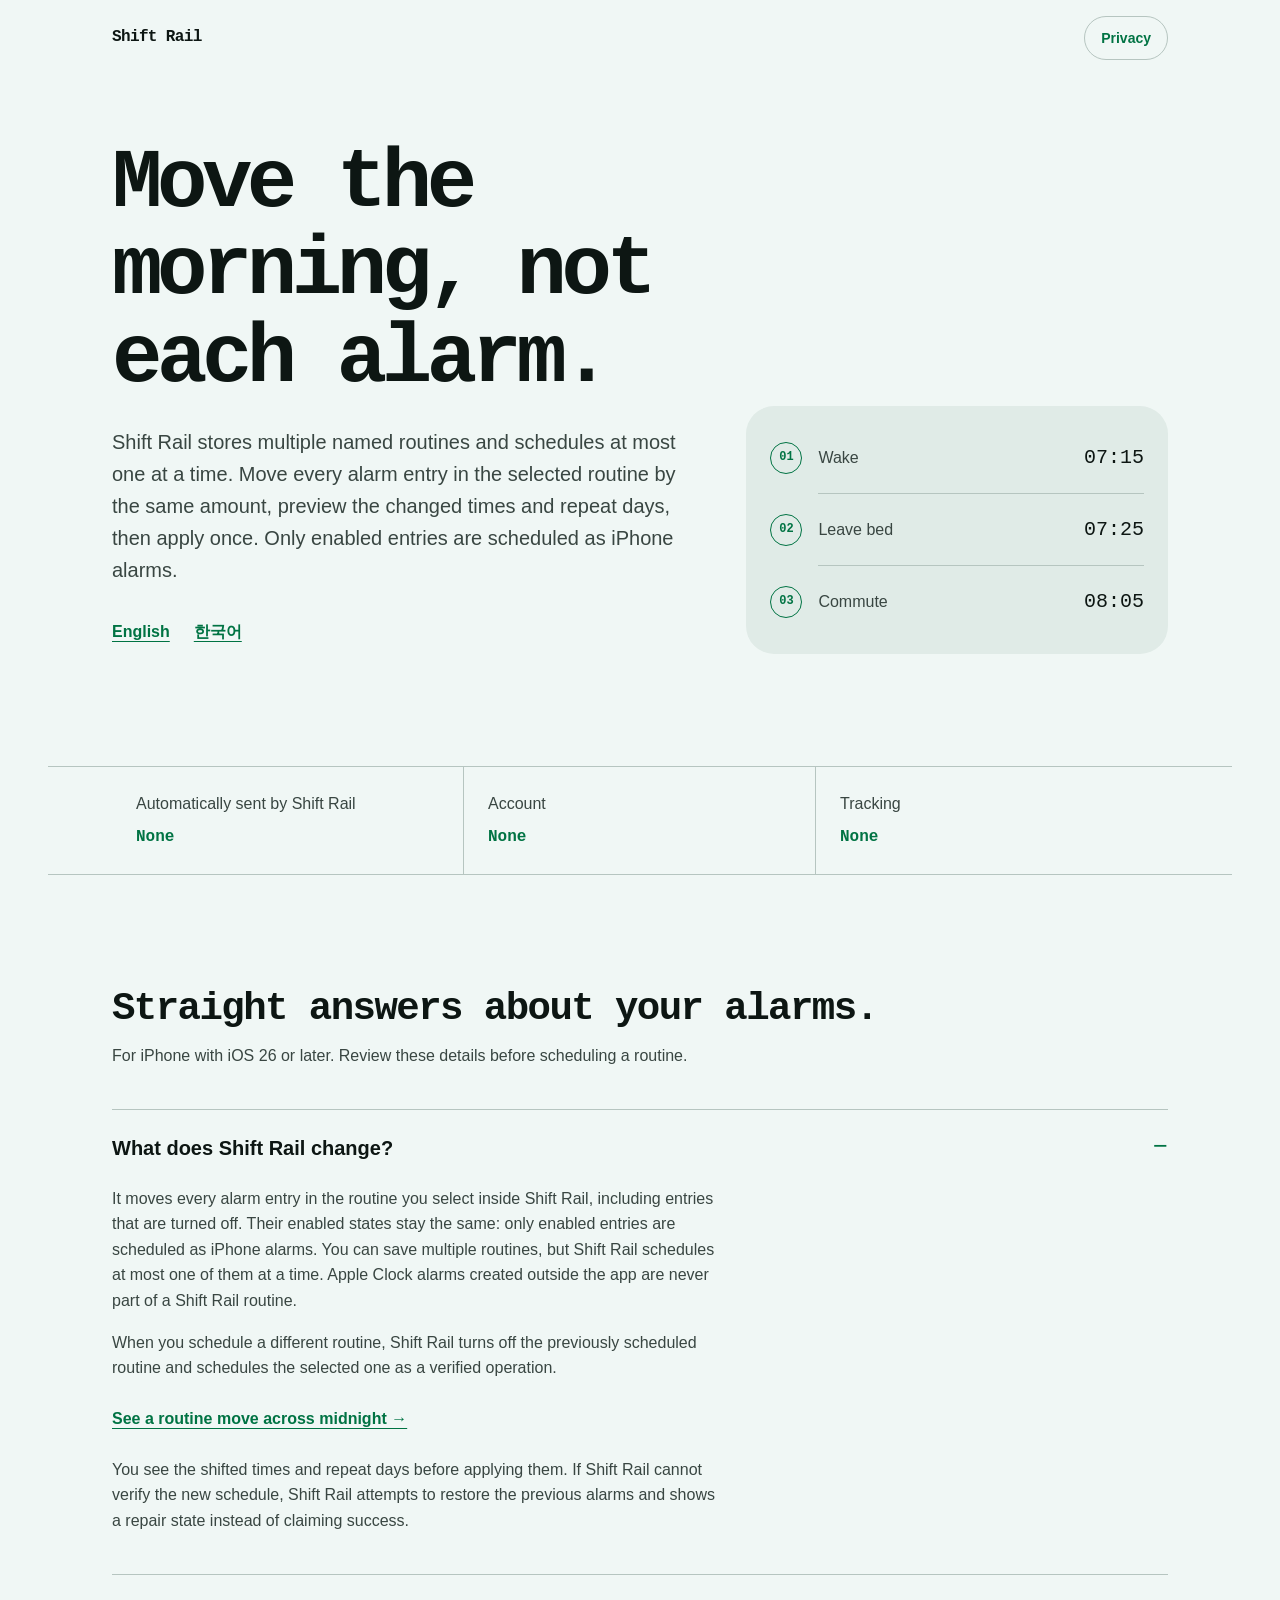
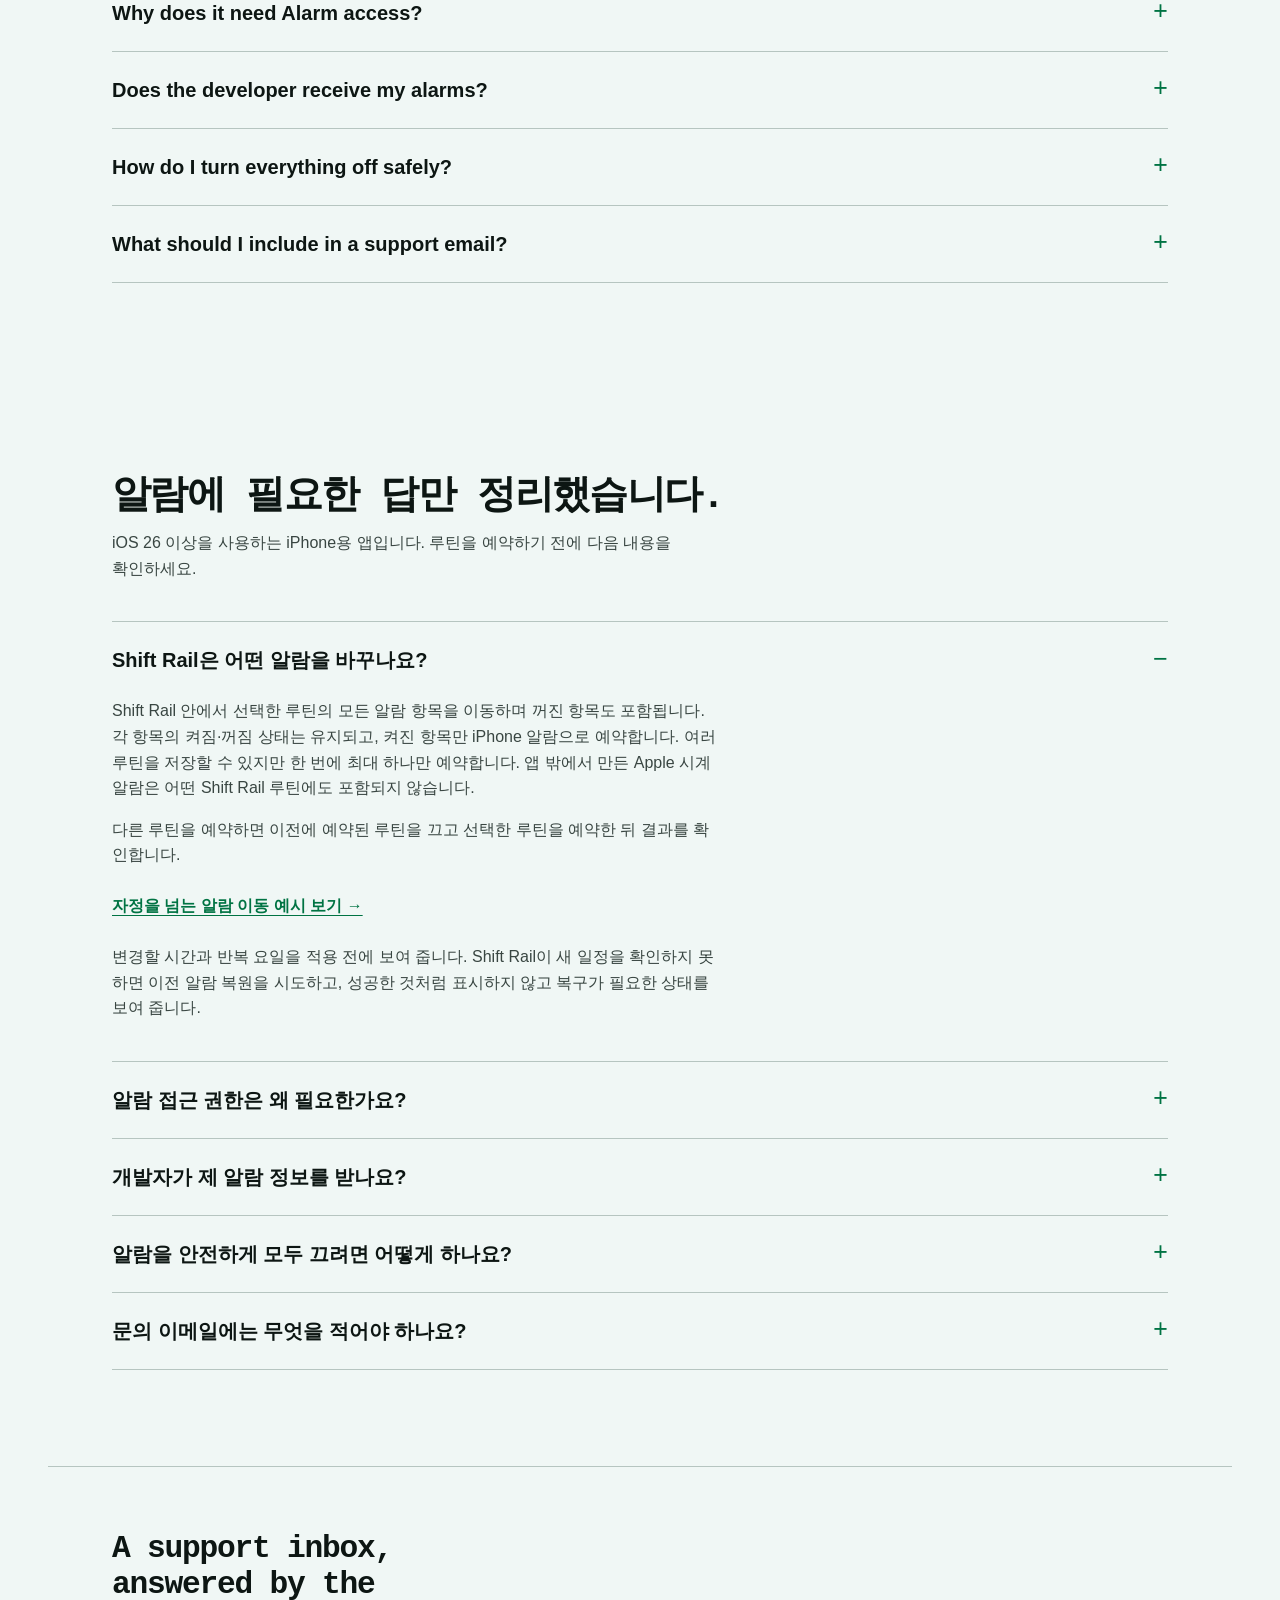
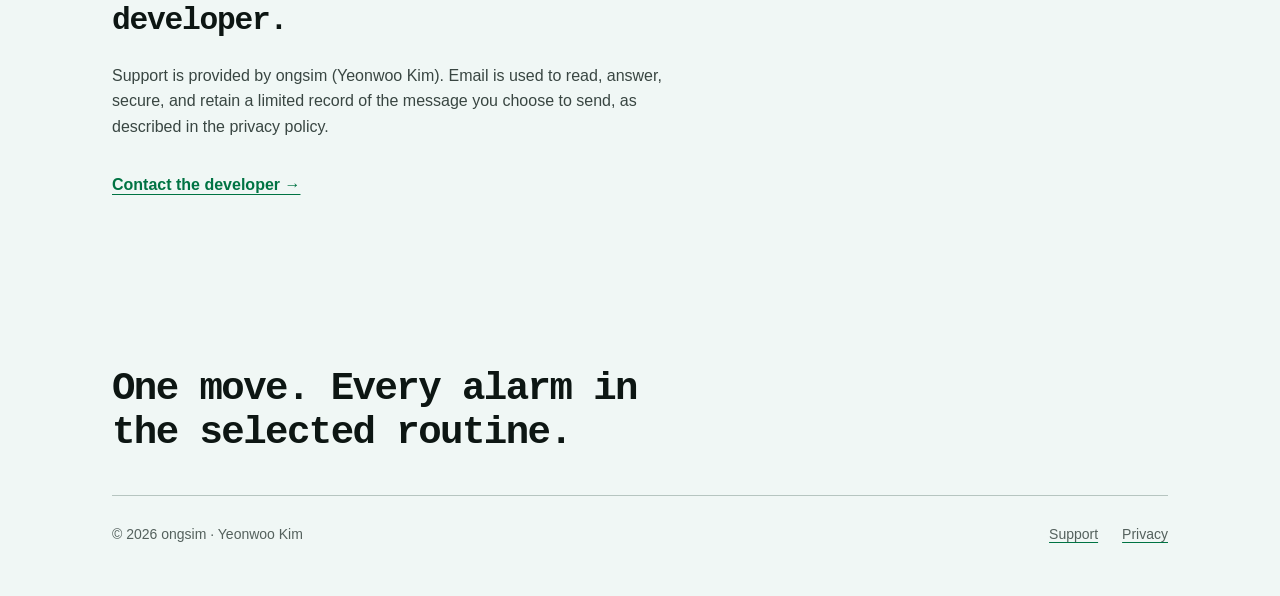
==== commit 42e6c550: "docs: clarify alarm shifting and add bilingual midnight guide" ====
--- a/index.html
+++ b/index.html
@@ -28,7 +28,7 @@
       <section class="hero shell" aria-labelledby="hero-title">
         <div class="hero-copy">
           <h1 id="hero-title">Move the morning, not each alarm.</h1>
-          <p class="hero-lede">Shift Rail stores multiple named routines and schedules at most one at a time. Move every enabled alarm in the selected routine by the same amount, preview every changed time, then apply once.</p>
+          <p class="hero-lede">Shift Rail stores multiple named routines and schedules at most one at a time. Move every alarm entry in the selected routine by the same amount, preview the changed times and repeat days, then apply once. Only enabled entries are scheduled as iPhone alarms.</p>
           <nav class="language-links" aria-label="Page language">
             <a class="language-link" href="#english">English</a>
             <a class="language-link" lang="ko" href="#korean">한국어</a>
@@ -72,16 +72,17 @@
       <section class="support-section shell" id="english" aria-labelledby="english-title">
         <header class="section-intro">
           <h2 id="english-title">Straight answers about your alarms.</h2>
-          <p>Shift Rail is deliberately narrow. These are the details that matter before you rely on it.</p>
+          <p>For iPhone with iOS 26 or later. Review these details before scheduling a routine.</p>
         </header>
 
         <div class="faq">
           <details open>
             <summary><h3>What does Shift Rail change?</h3></summary>
             <div class="answer">
-              <p>It changes only the enabled alarms in the routine you select inside Shift Rail. You can save multiple routines, but Shift Rail schedules at most one of them at a time. Apple Clock alarms created outside the app are never part of a Shift Rail routine.</p>
+              <p>It moves every alarm entry in the routine you select inside Shift Rail, including entries that are turned off. Their enabled states stay the same: only enabled entries are scheduled as iPhone alarms. You can save multiple routines, but Shift Rail schedules at most one of them at a time. Apple Clock alarms created outside the app are never part of a Shift Rail routine.</p>
               <p>When you schedule a different routine, Shift Rail turns off the previously scheduled routine and schedules the selected one as a verified operation.</p>
-              <p>You see the shifted times before applying them. If AlarmKit cannot verify the new schedule, Shift Rail attempts to restore the previous alarms and shows a repair state instead of claiming success.</p>
+              <a class="text-link" href="./alarm-routine-guide.html#english">See a routine move across midnight →</a>
+              <p>You see the shifted times and repeat days before applying them. If Shift Rail cannot verify the new schedule, Shift Rail attempts to restore the previous alarms and shows a repair state instead of claiming success.</p>
             </div>
           </details>
           <details>
@@ -118,16 +119,17 @@
       <section class="support-section shell" id="korean" lang="ko" aria-labelledby="korean-title">
         <header class="section-intro">
           <h2 id="korean-title">알람에 필요한 답만 정리했습니다.</h2>
-          <p>Shift Rail은 좁고 분명한 기능에 집중합니다. 실제로 사용하기 전에 알아야 할 내용입니다.</p>
+          <p>iOS 26 이상을 사용하는 iPhone용 앱입니다. 루틴을 예약하기 전에 다음 내용을 확인하세요.</p>
         </header>
 
         <div class="faq">
           <details open>
             <summary><h3>Shift Rail은 어떤 알람을 바꾸나요?</h3></summary>
             <div class="answer">
-              <p>Shift Rail 안에서 선택한 루틴의 사용 중인 알람만 변경합니다. 여러 루틴을 저장할 수 있지만 한 번에 최대 하나만 예약합니다. 앱 밖에서 만든 Apple 시계 알람은 어떤 Shift Rail 루틴에도 포함되지 않습니다.</p>
+              <p>Shift Rail 안에서 선택한 루틴의 모든 알람 항목을 이동하며 꺼진 항목도 포함됩니다. 각 항목의 켜짐·꺼짐 상태는 유지되고, 켜진 항목만 iPhone 알람으로 예약합니다. 여러 루틴을 저장할 수 있지만 한 번에 최대 하나만 예약합니다. 앱 밖에서 만든 Apple 시계 알람은 어떤 Shift Rail 루틴에도 포함되지 않습니다.</p>
               <p>다른 루틴을 예약하면 이전에 예약된 루틴을 끄고 선택한 루틴을 예약한 뒤 결과를 확인합니다.</p>
-              <p>변경할 시간을 적용 전에 보여 줍니다. AlarmKit이 새 일정을 확인하지 못하면 이전 알람 복원을 시도하고, 성공한 것처럼 표시하지 않고 복구가 필요한 상태를 보여 줍니다.</p>
+              <a class="text-link" href="./alarm-routine-guide.html#korean" lang="ko">자정을 넘는 알람 이동 예시 보기 →</a>
+              <p>변경할 시간과 반복 요일을 적용 전에 보여 줍니다. Shift Rail이 새 일정을 확인하지 못하면 이전 알람 복원을 시도하고, 성공한 것처럼 표시하지 않고 복구가 필요한 상태를 보여 줍니다.</p>
             </div>
           </details>
           <details>
--- a/styles.css
+++ b/styles.css
@@ -396,6 +396,57 @@
   padding-inline-start: var(--space-lg);
 }
 
+.routine-guide {
+  padding-block-start: var(--space-xl);
+}
+
+.routine-guide + .routine-guide {
+  border-block-start: var(--rule-hair) solid var(--color-rule);
+}
+
+.routine-table {
+  width: 100%;
+  table-layout: fixed;
+  border-collapse: collapse;
+  font-size: var(--text-sm);
+  font-variant-numeric: tabular-nums;
+}
+
+.routine-table caption {
+  padding-block: var(--space-sm);
+  text-align: start;
+  color: var(--color-ink-soft);
+}
+
+.routine-table th,
+.routine-table td {
+  padding: var(--space-sm) var(--space-xs);
+  border-block-end: var(--rule-hair) solid var(--color-rule);
+  text-align: start;
+  vertical-align: top;
+  overflow-wrap: anywhere;
+}
+
+.routine-table td {
+  white-space: nowrap;
+}
+
+.routine-table thead {
+  background: var(--color-paper-raised);
+}
+
+.guide-steps {
+  display: grid;
+  gap: var(--space-md);
+  margin: 0;
+  padding-inline-start: var(--space-lg);
+}
+
+.answer .text-link {
+  white-space: normal;
+  line-height: 1.5;
+}
+
 .foot-stmt {
   display: grid;
   gap: var(--space-xl);
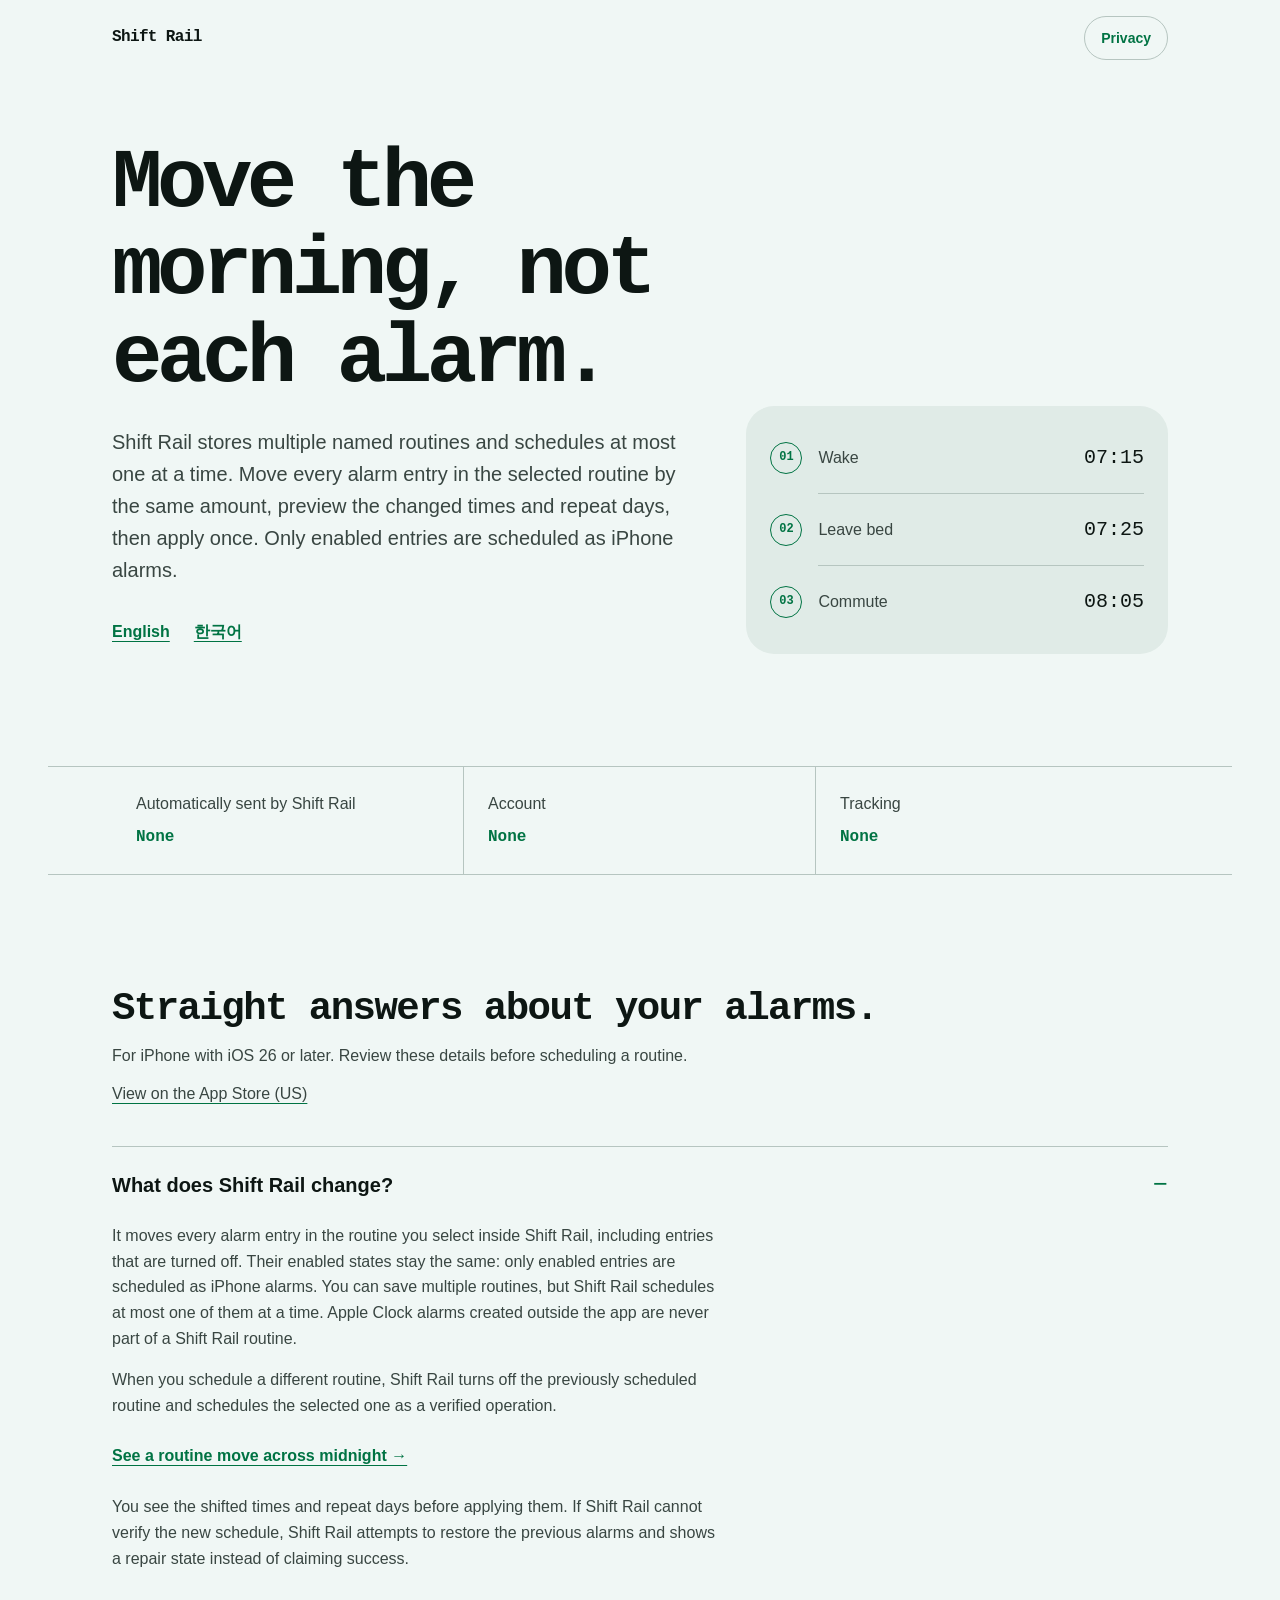
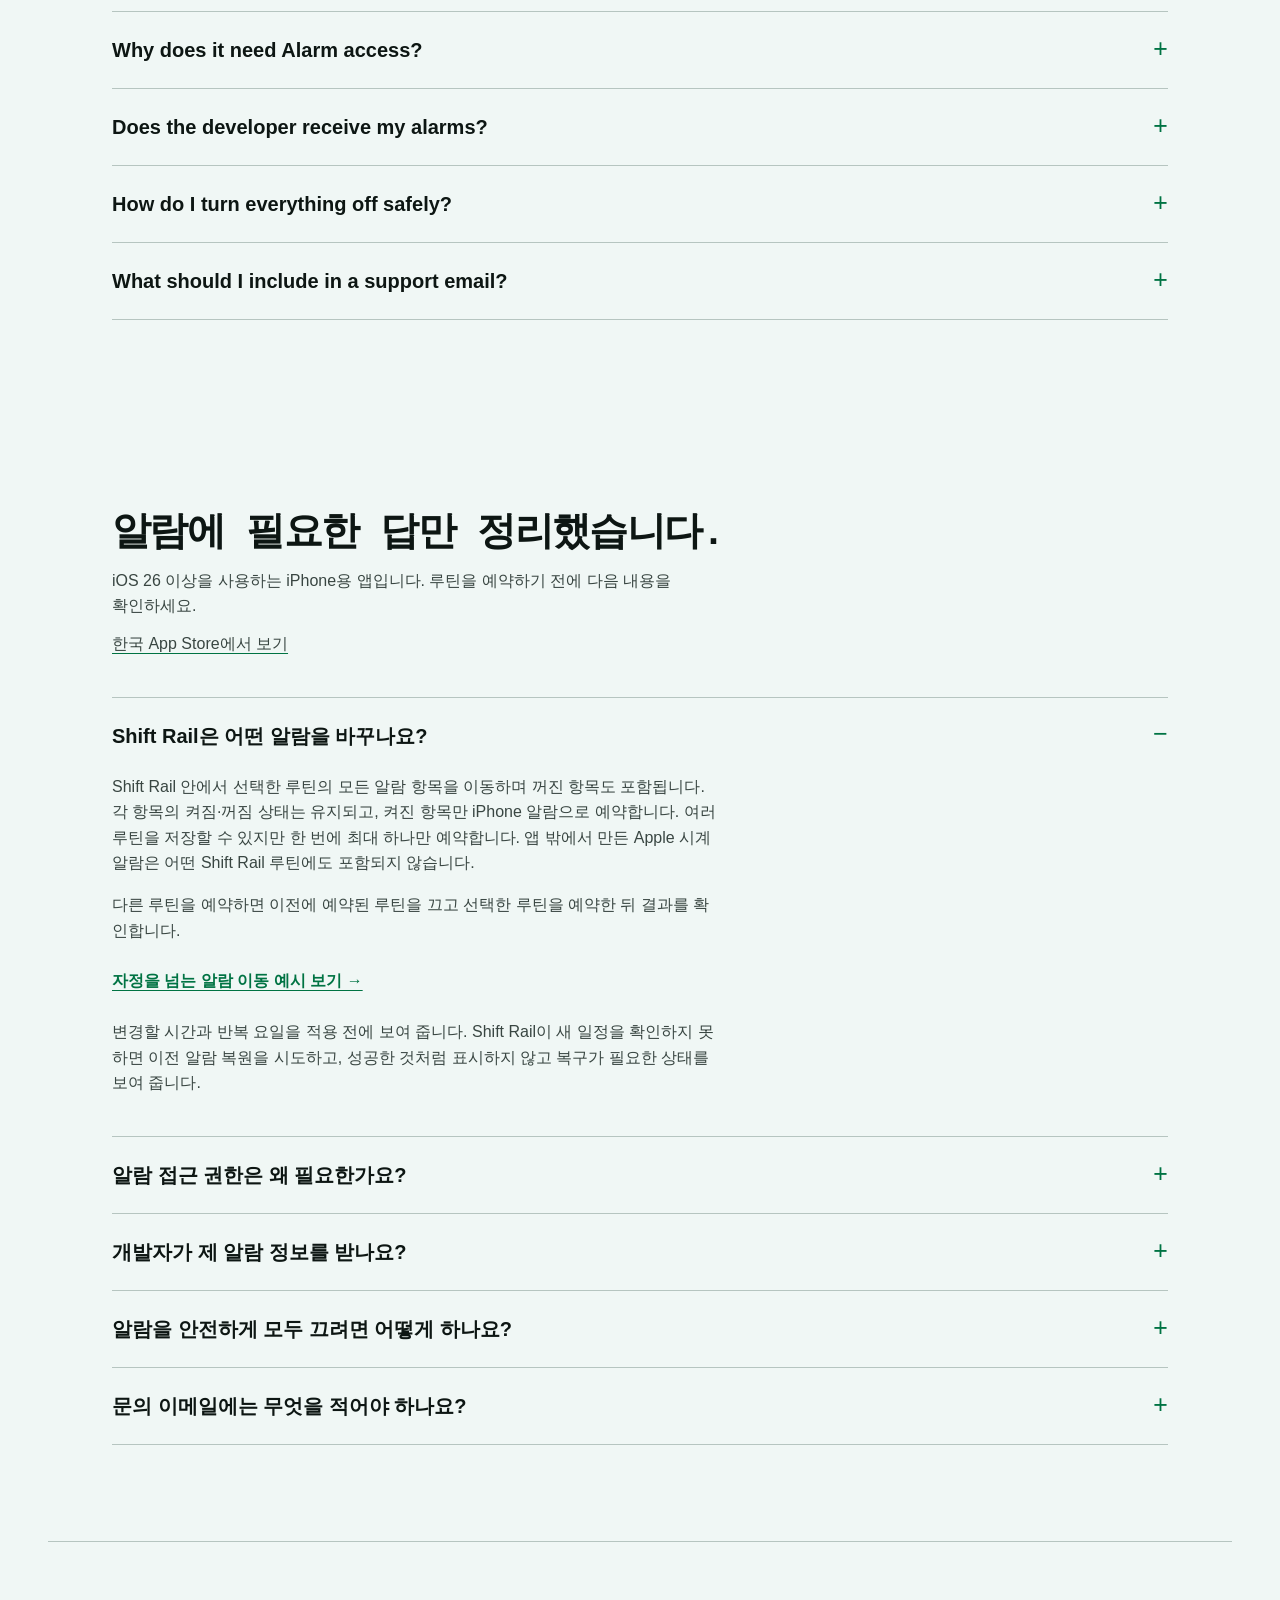
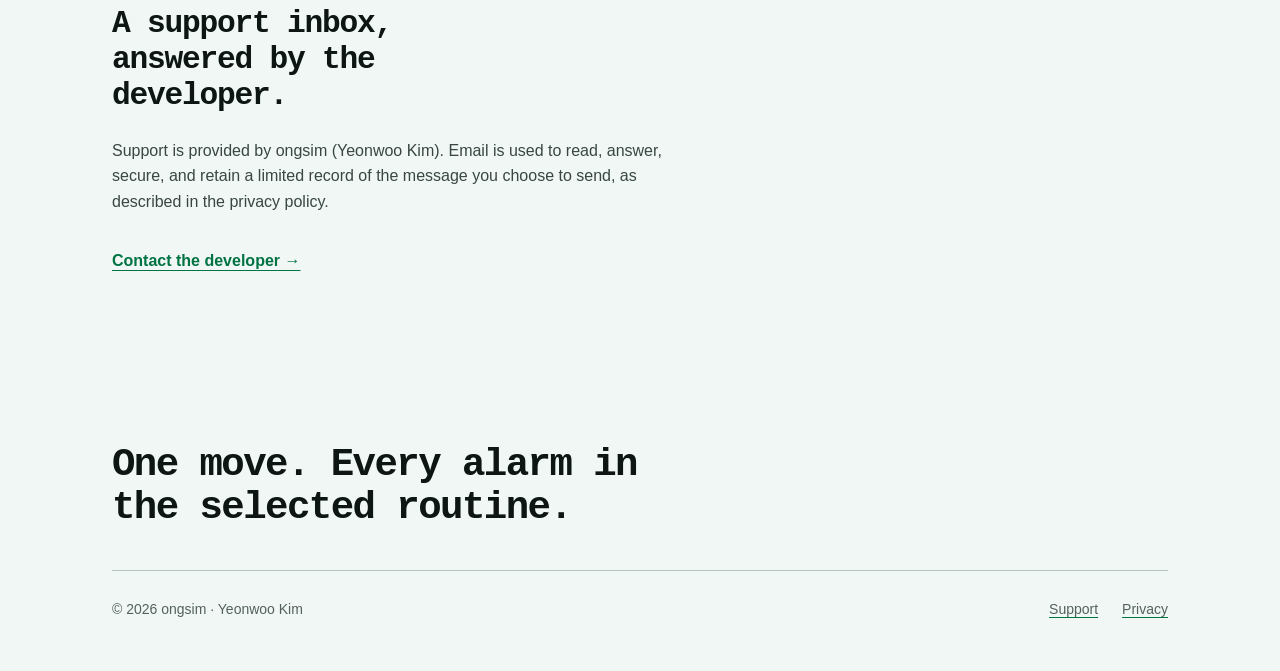
==== commit f5006b56: "Link verified US and Korean App Store listings" ====
--- a/index.html
+++ b/index.html
@@ -73,6 +73,7 @@
         <header class="section-intro">
           <h2 id="english-title">Straight answers about your alarms.</h2>
           <p>For iPhone with iOS 26 or later. Review these details before scheduling a routine.</p>
+      <p><a href="https://apps.apple.com/us/app/shift-rail/id6806742009?uo=4">View on the App Store (US)</a></p>
         </header>
 
         <div class="faq">
@@ -120,6 +121,7 @@
         <header class="section-intro">
           <h2 id="korean-title">알람에 필요한 답만 정리했습니다.</h2>
           <p>iOS 26 이상을 사용하는 iPhone용 앱입니다. 루틴을 예약하기 전에 다음 내용을 확인하세요.</p>
+        <p><a href="https://apps.apple.com/kr/app/shift-rail/id6806742009?uo=4">한국 App Store에서 보기</a></p>
         </header>
 
         <div class="faq">
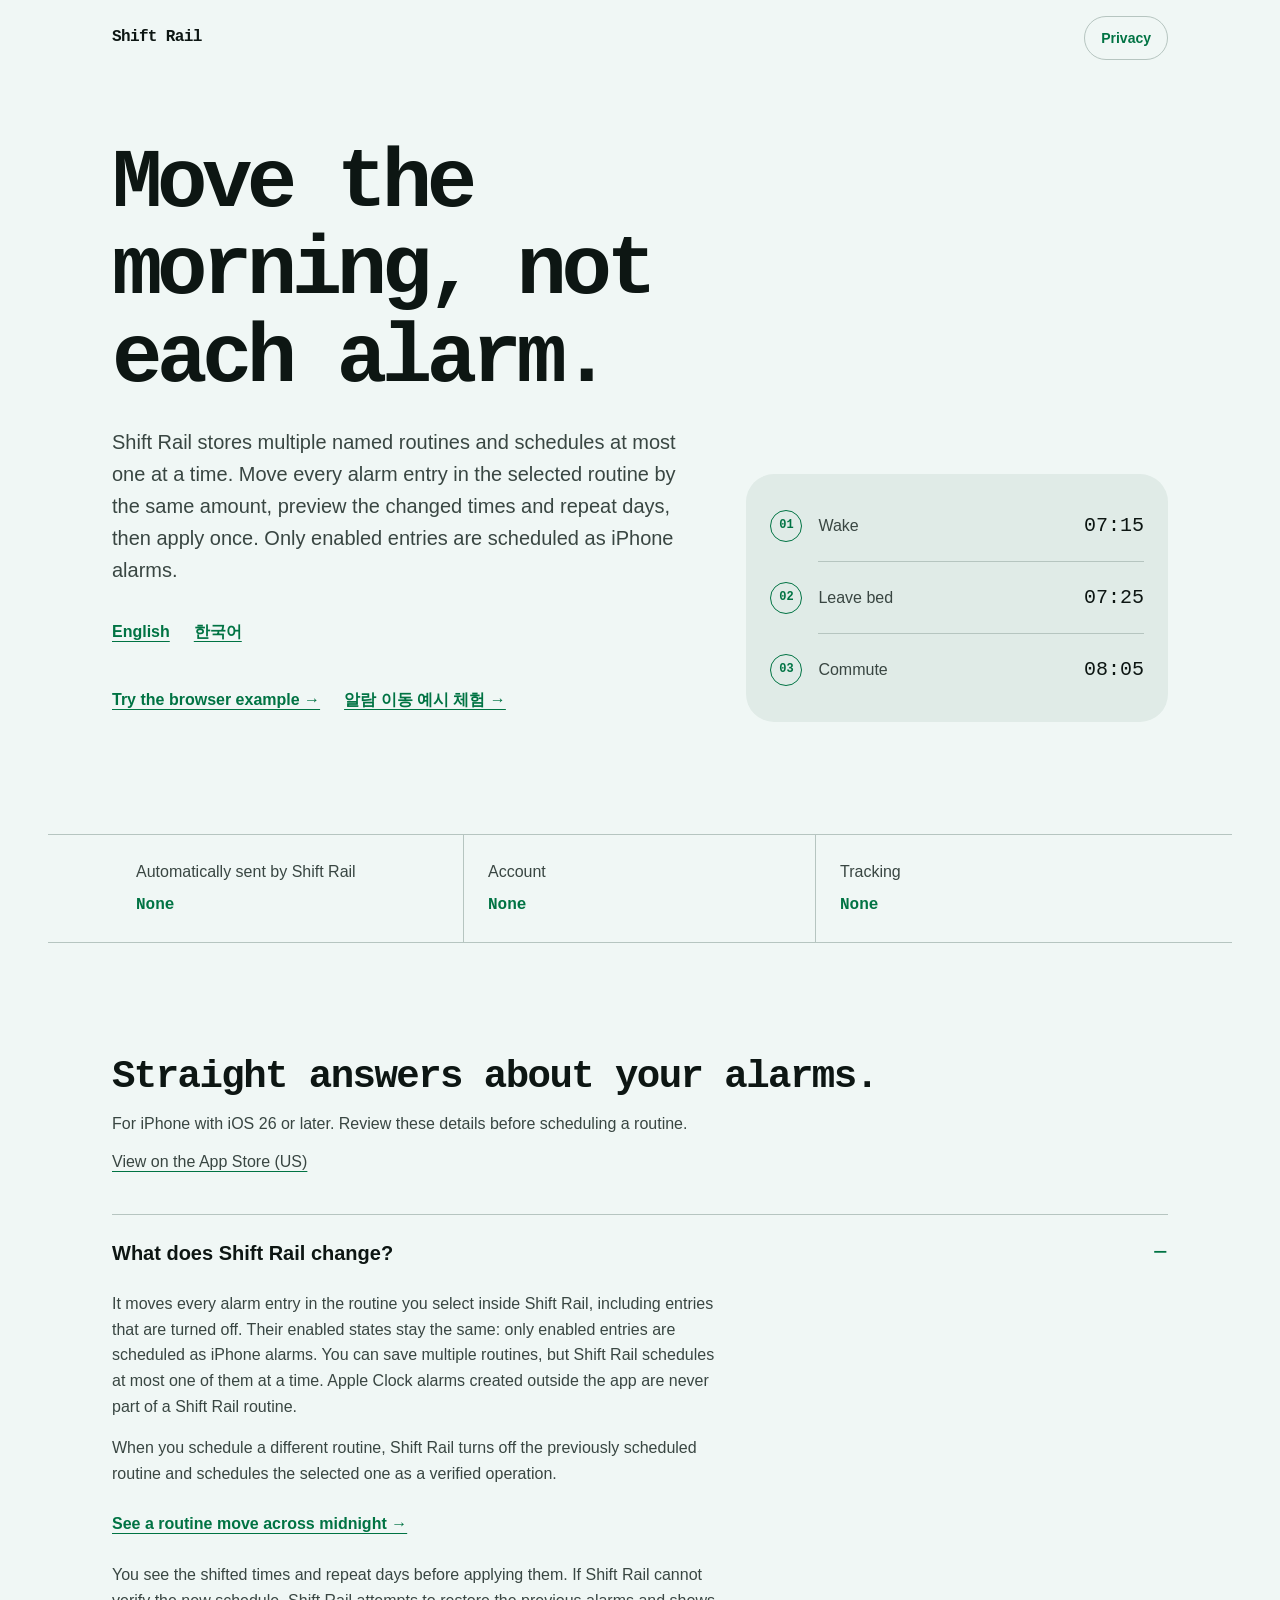
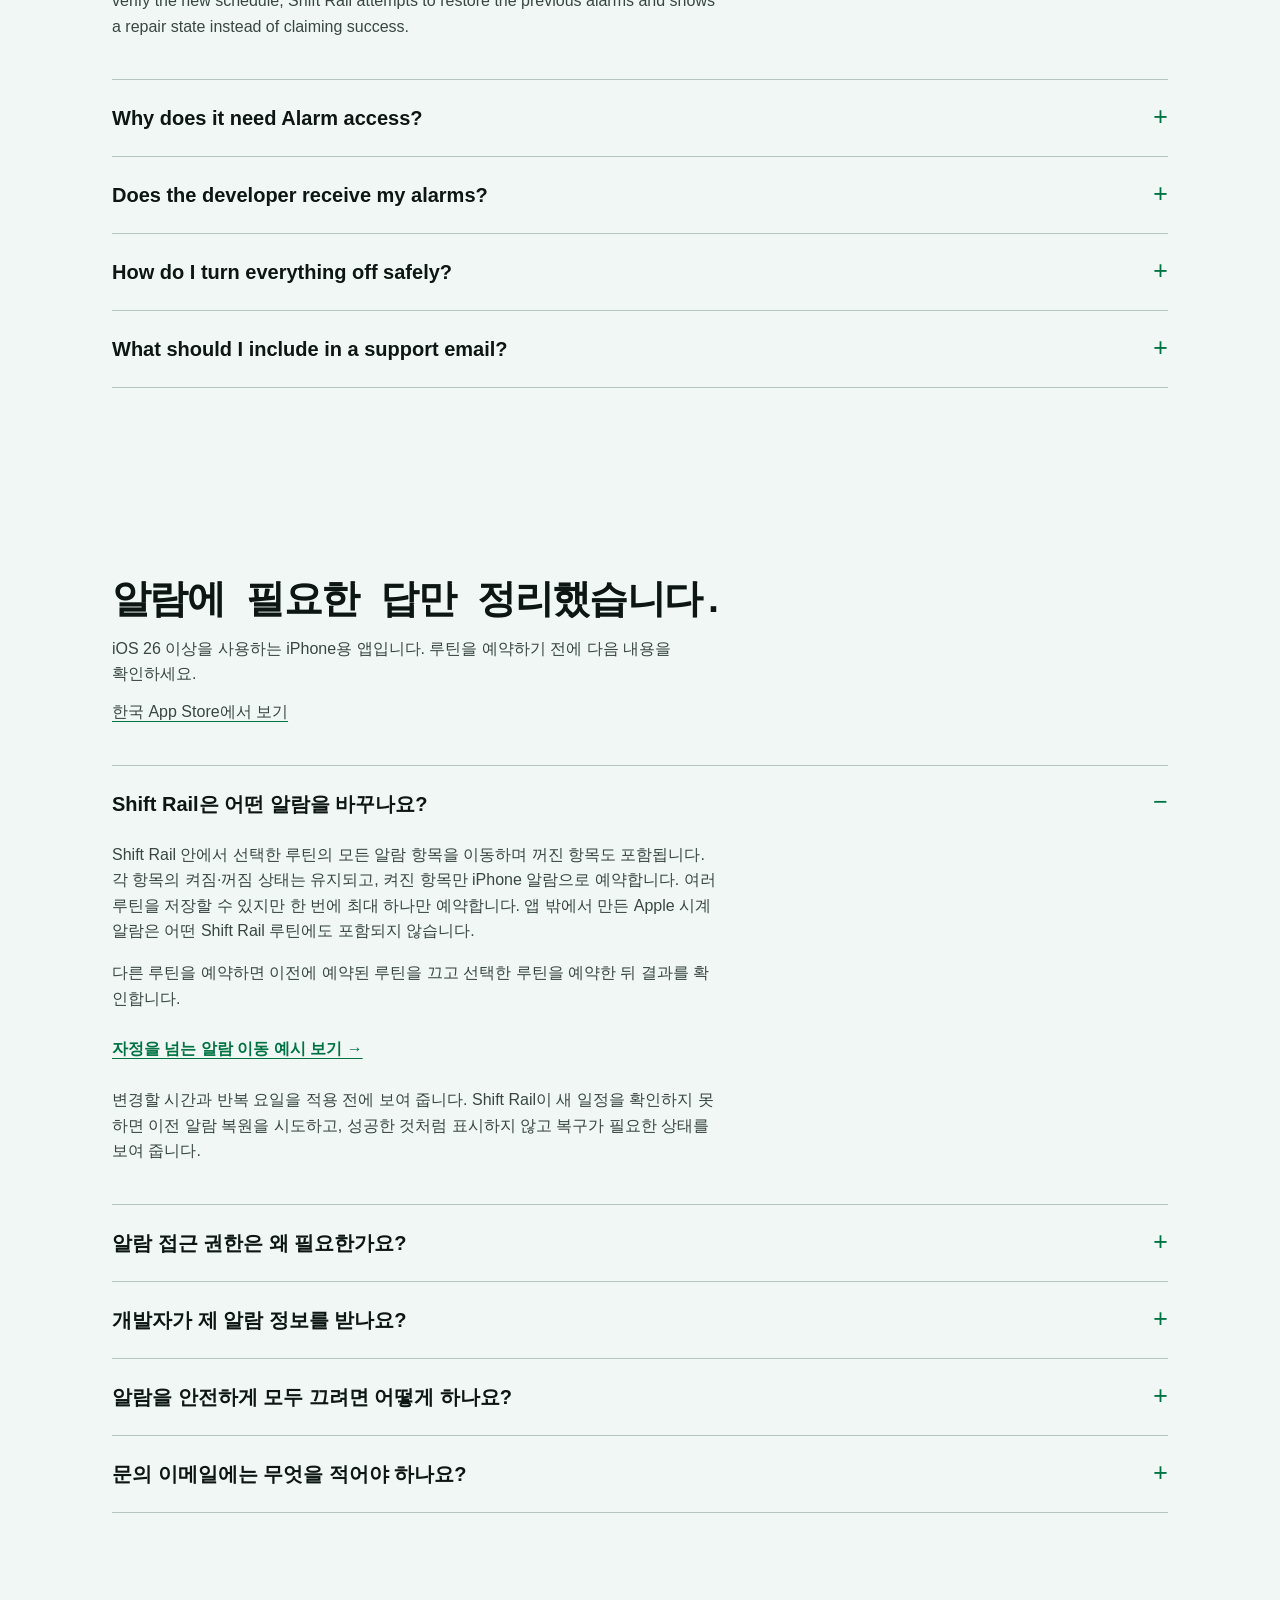
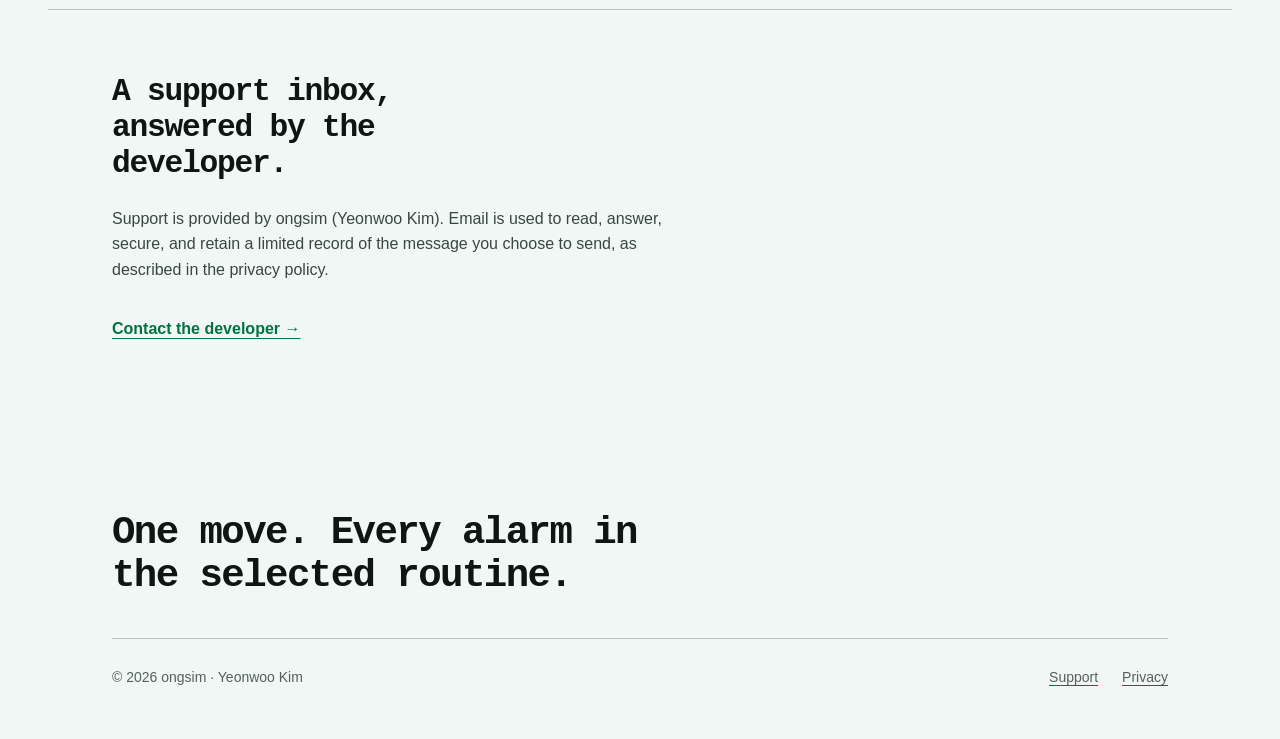
==== commit efd6a816: "Add interactive alarm shift example with campaign link" ====
--- a/index.html
+++ b/index.html
@@ -33,6 +33,10 @@
             <a class="language-link" href="#english">English</a>
             <a class="language-link" lang="ko" href="#korean">한국어</a>
           </nav>
+          <div class="language-links">
+            <a class="language-link" href="./alarm-shift-demo.html#english">Try the browser example →</a>
+            <a class="language-link" href="./alarm-shift-demo.html#korean" lang="ko">알람 이동 예시 체험 →</a>
+          </div>
         </div>
 
         <ol class="rail-demo" aria-label="Example selected routine moved fifteen minutes later">
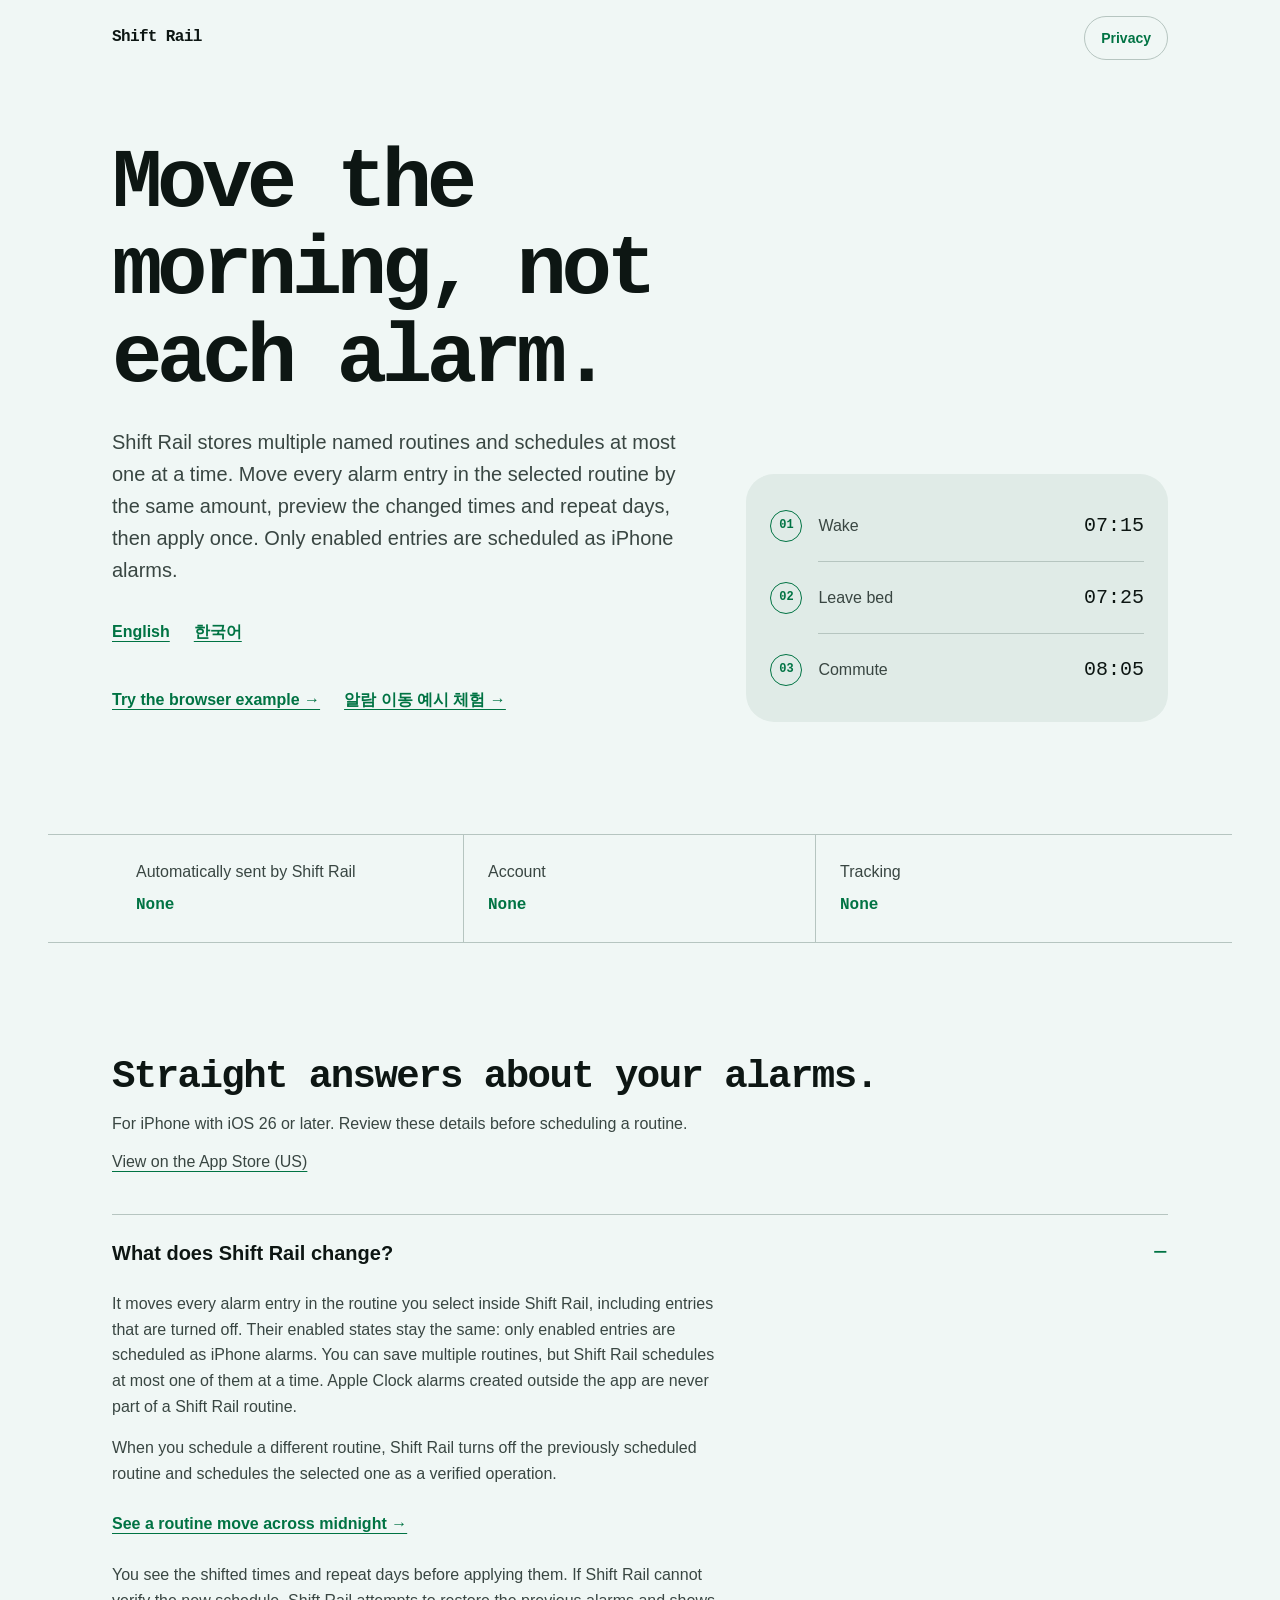
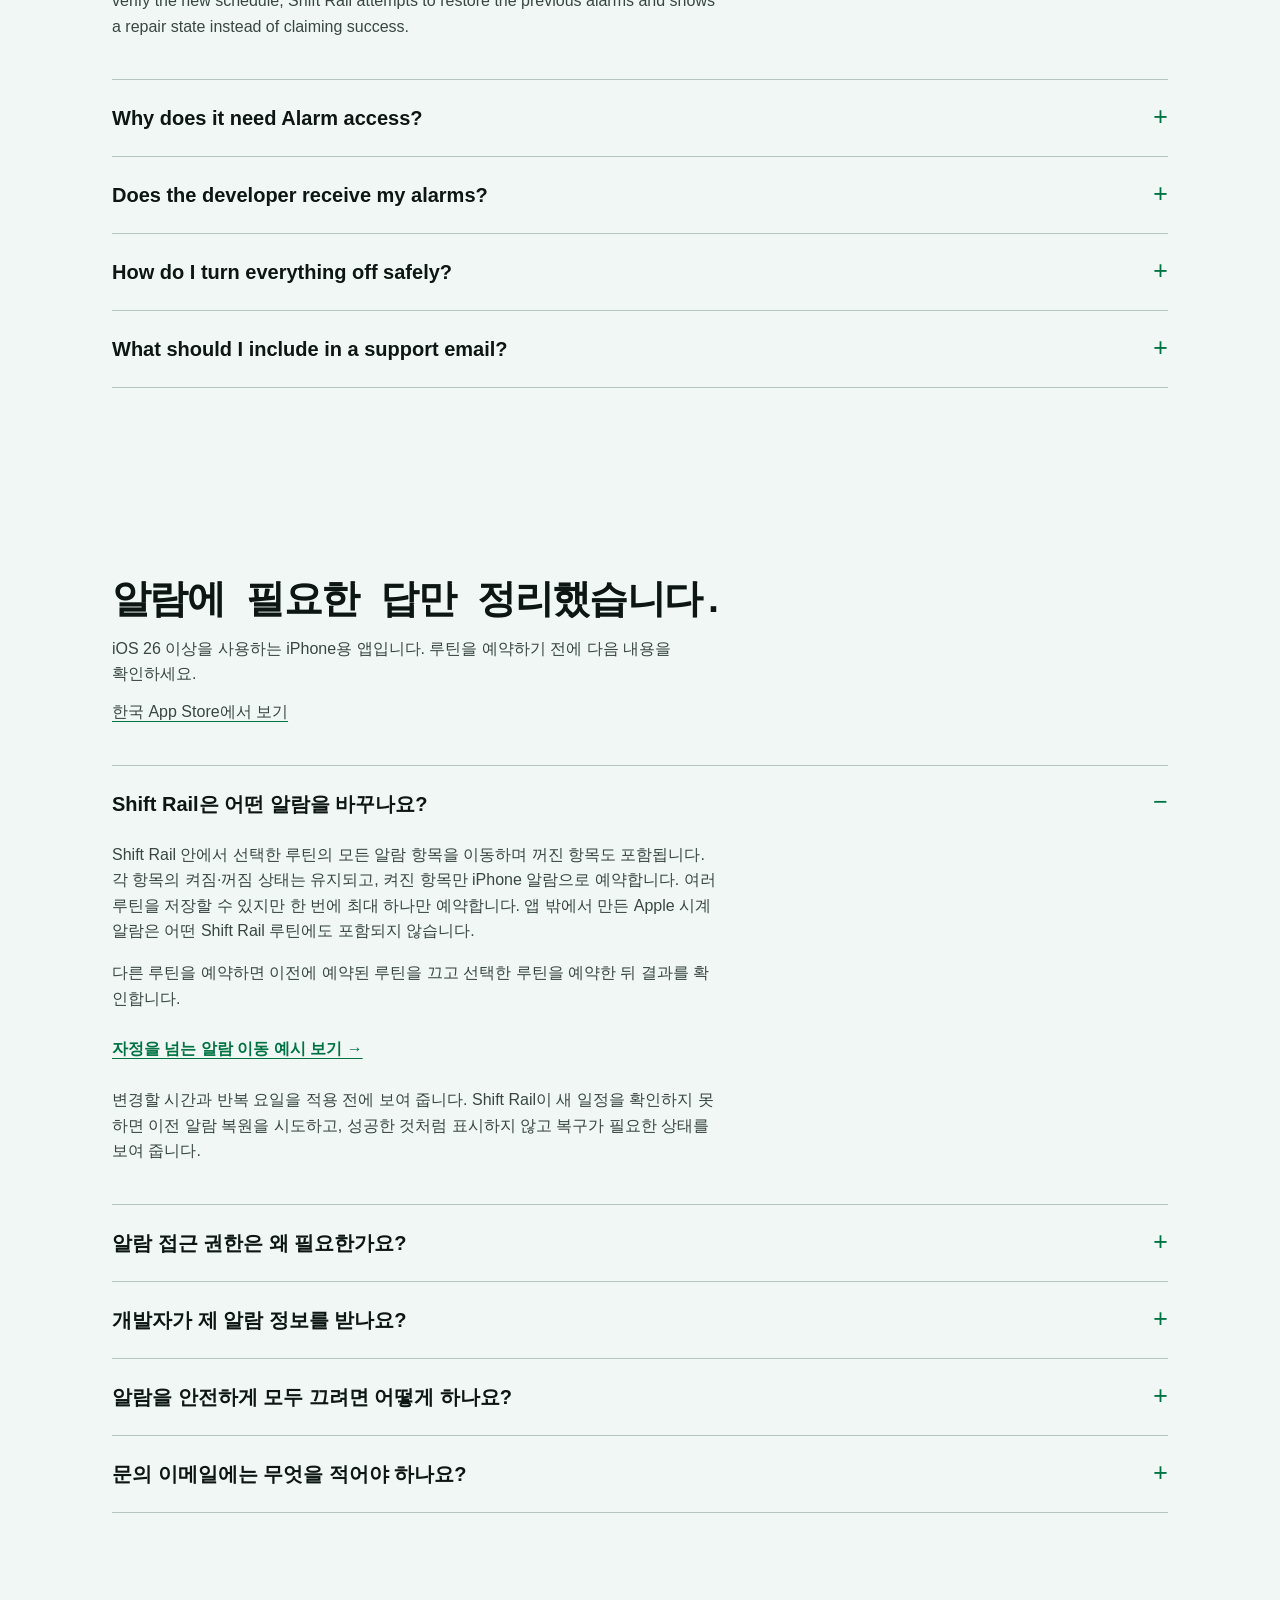
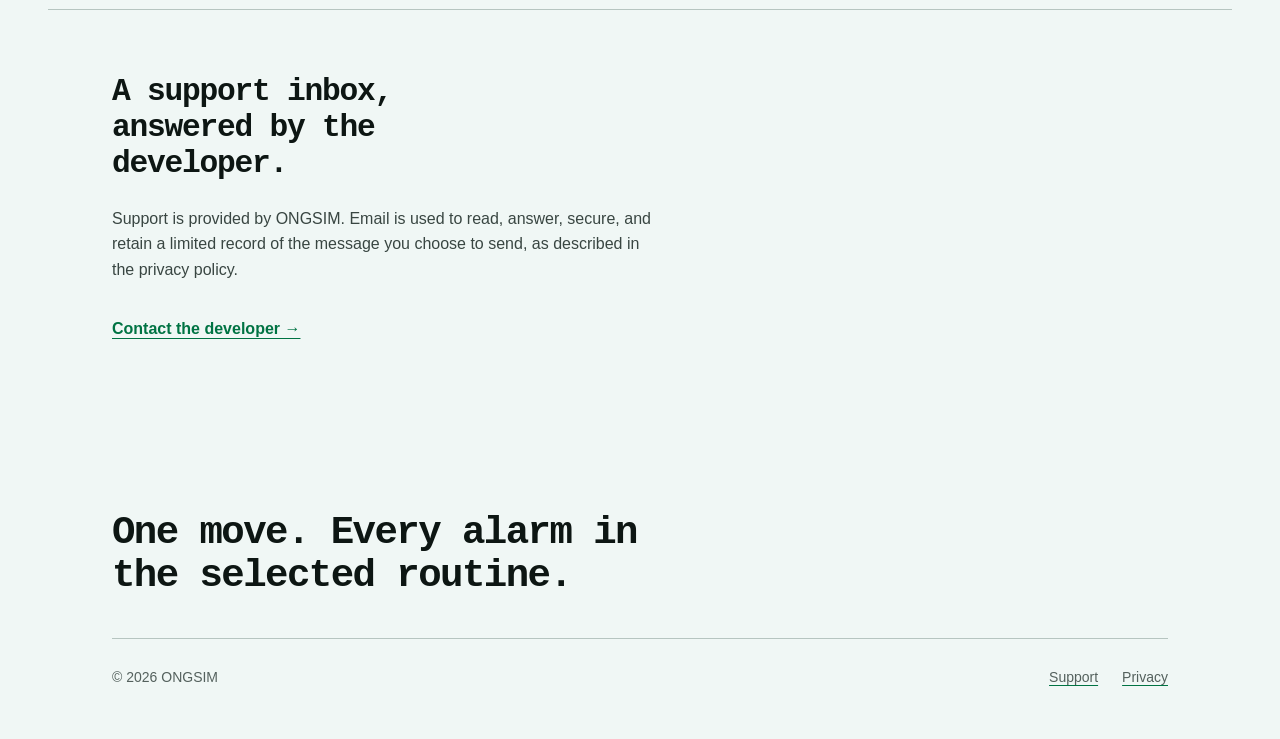
==== commit b38220b8: "Brand as ONGSIM: remove personal name; purchase wording matches the current free download with optio" ====
--- a/index.html
+++ b/index.html
@@ -15,7 +15,8 @@
     <link rel="apple-touch-icon" href="./favicon.png">
     <link rel="stylesheet" href="./styles.css">
     <title>Shift Rail Support</title>
-  </head>
+  <meta name="apple-itunes-app" content="app-id=6806742009">
+</head>
   <body>
     <a class="skip-link" href="#content">Skip to support</a>
 
@@ -171,7 +172,7 @@
 
       <section class="contact-band shell" aria-labelledby="contact-title">
         <h2 id="contact-title">A support inbox, answered by the developer.</h2>
-          <p>Support is provided by ongsim (Yeonwoo Kim). Email is used to read, answer, secure, and retain a limited record of the message you choose to send, as described in the privacy policy.</p>
+          <p>Support is provided by ONGSIM. Email is used to read, answer, secure, and retain a limited record of the message you choose to send, as described in the privacy policy.</p>
         <a class="text-link" href="mailto:ppupy1200@gmail.com?subject=Shift%20Rail%20Support">Contact the developer →</a>
       </section>
     </main>
@@ -179,7 +180,7 @@
     <footer class="foot-stmt shell">
       <p class="foot-stmt-line">One move. Every alarm in the selected routine.</p>
       <div class="foot-stmt-meta">
-        <span>© 2026 ongsim · Yeonwoo Kim</span>
+        <span>© 2026 ONGSIM</span>
         <nav class="footer-links" aria-label="Footer navigation">
           <a class="footer-link" href="./index.html">Support</a>
           <a class="footer-link" href="./privacy.html">Privacy</a>
